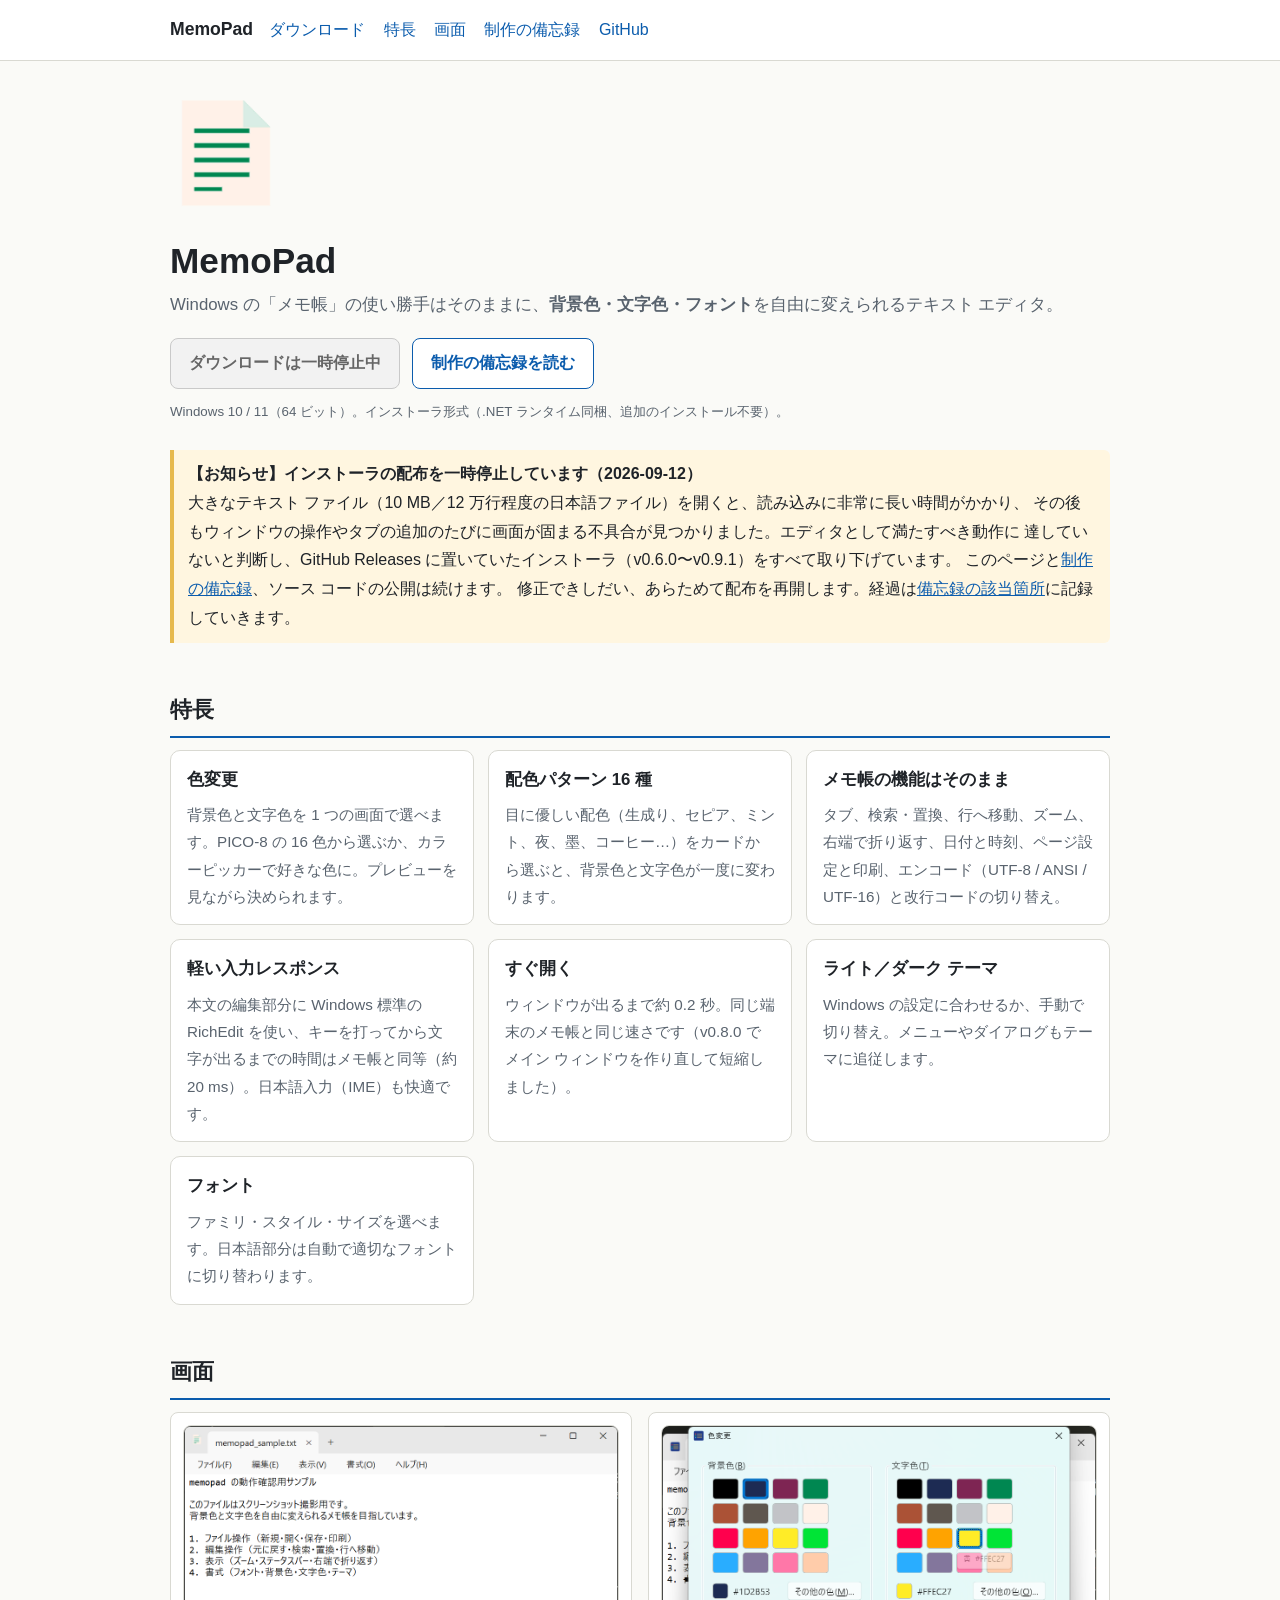
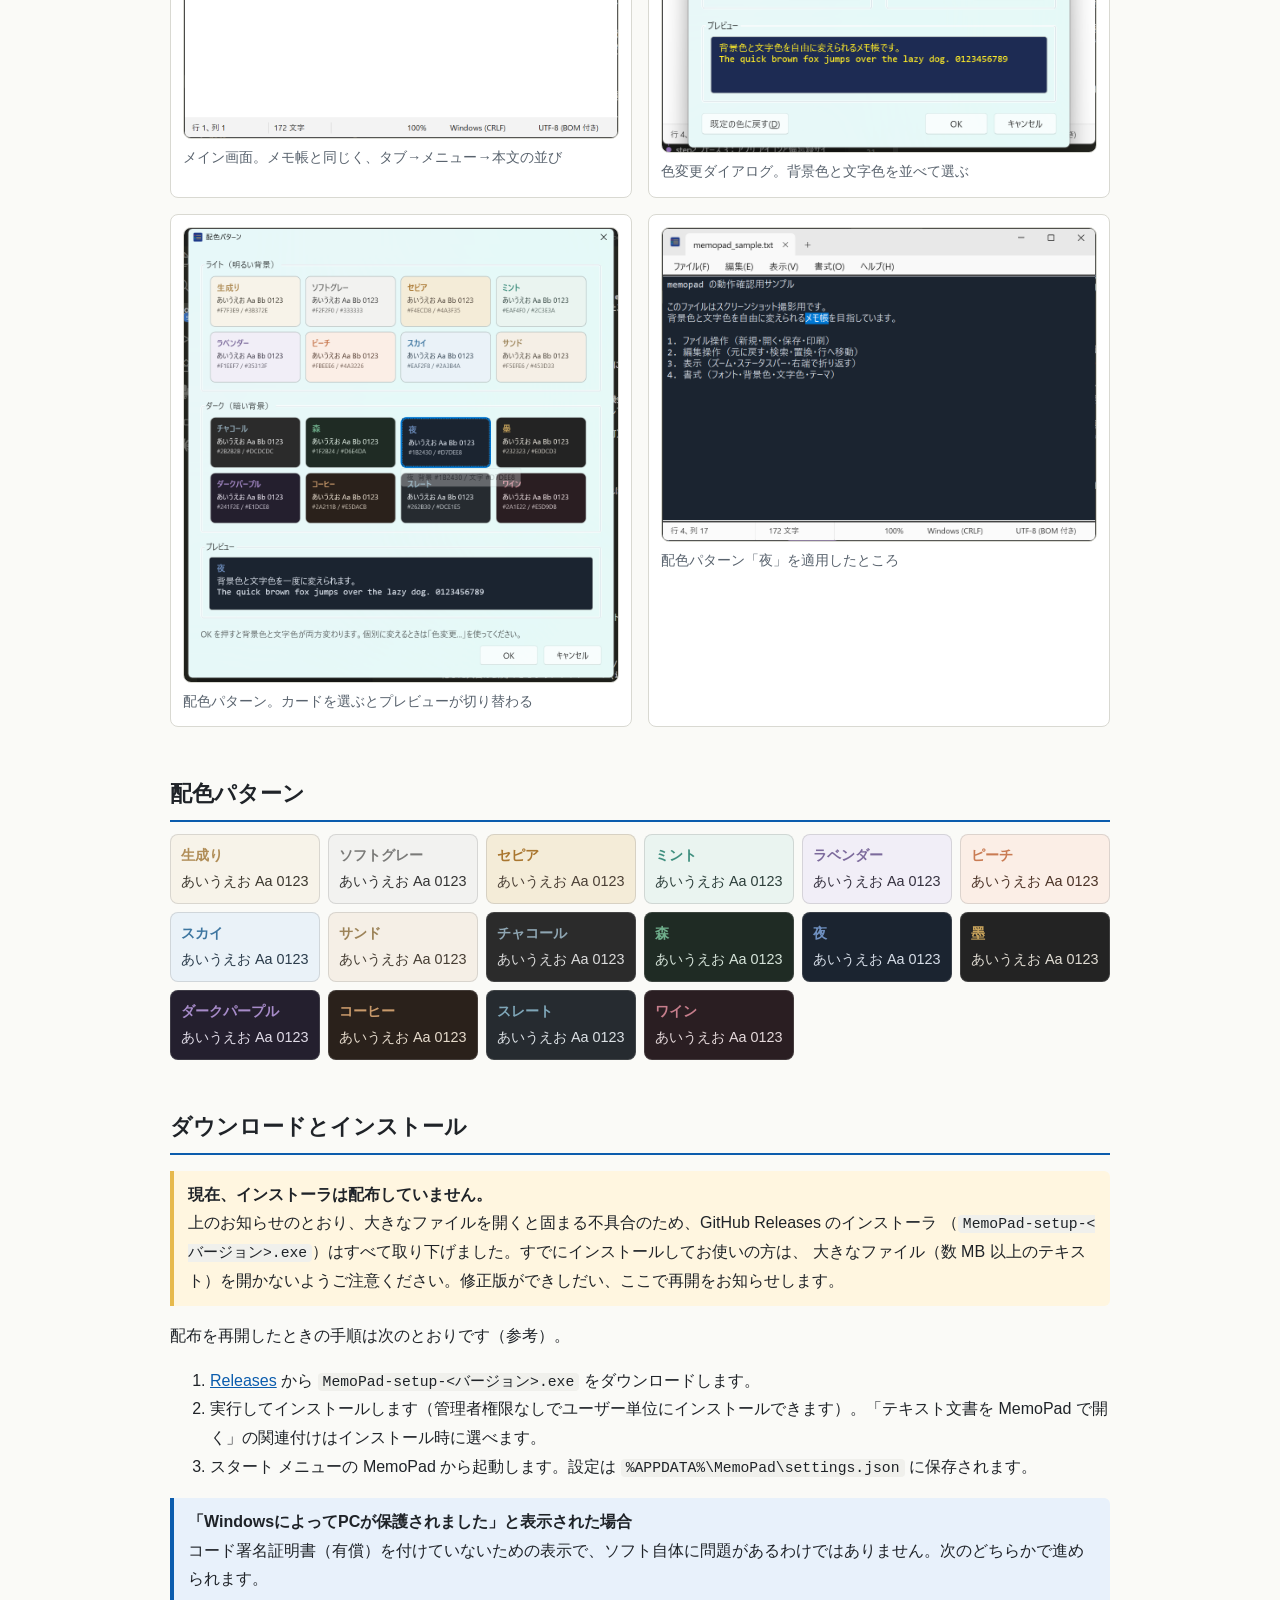
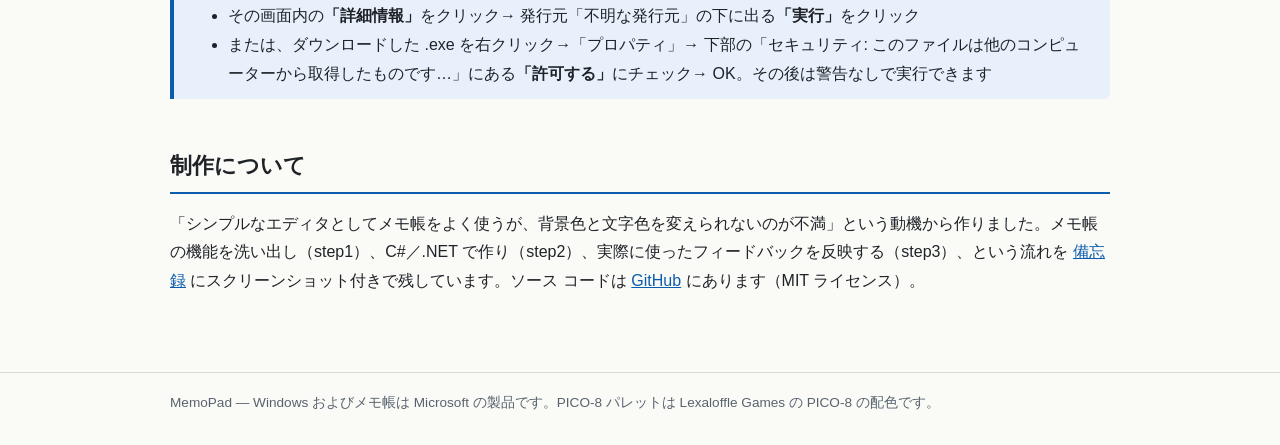
==== docs/index.html @ d0c07c8b "FB-19：大きなファイルで固まるためインストーラの配布を一時停止し、サイトを書き換え - GitHub Releases の MemoPad-setup-*.exe（v0.6.0〜v0.9.1）をす" ====
<!DOCTYPE html>
<html lang="ja">
<head>
<meta charset="utf-8">
<meta name="viewport" content="width=device-width, initial-scale=1">
<title>MemoPad — 背景色と文字色を変えられるメモ帳</title>
<meta name="description" content="Windows のメモ帳の使い勝手はそのままに、背景色・文字色・フォントを自由に変えられるテキスト エディタ MemoPad の紹介ページ。">
<link rel="icon" href="./assets/favicon.ico">
<link rel="stylesheet" href="./site/assets/style.css">
<style>
  .hero { display: flex; align-items: center; gap: 28px; flex-wrap: wrap; margin: 8px 0 24px; }
  .hero img { width: 112px; height: 112px; }
  .hero h1 { margin: 0 0 6px; font-size: 2.2rem; }
  .hero .tagline { color: var(--muted); margin: 0; font-size: 1.05rem; }
  .actions { display: flex; gap: 12px; flex-wrap: wrap; margin: 18px 0 8px; }
  .btn { display: inline-block; padding: 10px 18px; border-radius: 8px; text-decoration: none; font-weight: 700; border: 1px solid var(--accent); }
  .btn.primary { background: var(--accent); color: #fff; }
  .btn.secondary { background: #fff; color: var(--accent); }
  .btn:hover { opacity: 0.9; text-decoration: none; }
  .btn.paused { background: #f2f2f2; color: #666; border-color: #c9c9c9; cursor: default; }
  .btn.paused:hover { opacity: 1; }
  .features { display: grid; grid-template-columns: repeat(auto-fit, minmax(260px, 1fr)); gap: 14px; margin: 12px 0; }
  .feature { border: 1px solid var(--line); border-radius: 10px; padding: 14px 16px; background: #fff; }
  .feature h3 { margin: 0 0 6px; font-size: 1.05rem; }
  .feature p { margin: 0; color: var(--muted); font-size: 0.95rem; }
  .shots { display: grid; grid-template-columns: repeat(auto-fit, minmax(320px, 1fr)); gap: 16px; }
  .shots figure { margin: 0; }
  .shots img { width: 100%; border: 1px solid var(--line); border-radius: 8px; }
  .shots figcaption { color: var(--muted); font-size: 0.9rem; margin-top: 6px; }
  .swatches { display: grid; grid-template-columns: repeat(auto-fit, minmax(150px, 1fr)); gap: 8px; margin: 12px 0; }
  .swatch { border-radius: 8px; padding: 8px 10px; border: 1px solid #8884; font-size: 0.9rem; }
  .swatch b { display: block; }
  small.muted { color: var(--muted); }
</style>
</head>
<body>
<header class="site">
  <div class="inner">
    <a class="brand" href="./index.html">MemoPad</a>
    <nav>
      <a href="#download">ダウンロード</a>
      <a href="#features">特長</a>
      <a href="#screens">画面</a>
      <a href="./site/index.html">制作の備忘録</a>
      <a href="https://github.com/mrgarita/memopad">GitHub</a>
    </nav>
  </div>
</header>
<main>
  <div class="hero">
    <img src="./assets/app-icon-256.png" alt="MemoPad のアイコン">
    <div>
      <h1>MemoPad</h1>
      <p class="tagline">Windows の「メモ帳」の使い勝手はそのままに、<strong>背景色・文字色・フォント</strong>を自由に変えられるテキスト エディタ。</p>
      <div class="actions">
        <a class="btn paused" href="#download">ダウンロードは一時停止中</a>
        <a class="btn secondary" href="./site/index.html">制作の備忘録を読む</a>
      </div>
      <small class="muted">Windows 10 / 11（64 ビット）。インストーラ形式（.NET ランタイム同梱、追加のインストール不要）。</small>
    </div>
  </div>

  <div class="warn">
    <strong>【お知らせ】インストーラの配布を一時停止しています（2026-09-12）</strong><br>
    大きなテキスト ファイル（10 MB／12 万行程度の日本語ファイル）を開くと、読み込みに非常に長い時間がかかり、
    その後もウィンドウの操作やタブの追加のたびに画面が固まる不具合が見つかりました。エディタとして満たすべき動作に
    達していないと判断し、GitHub Releases に置いていたインストーラ（v0.6.0〜v0.9.1）をすべて取り下げています。
    このページと<a href="./site/index.html">制作の備忘録</a>、ソース コードの公開は続けます。
    修正できしだい、あらためて配布を再開します。経過は<a href="./site/step3/index.html#fb19">備忘録の該当箇所</a>に記録していきます。
  </div>

  <h2 id="features">特長</h2>
  <div class="features">
    <div class="feature"><h3>色変更</h3><p>背景色と文字色を 1 つの画面で選べます。PICO-8 の 16 色から選ぶか、カラーピッカーで好きな色に。プレビューを見ながら決められます。</p></div>
    <div class="feature"><h3>配色パターン 16 種</h3><p>目に優しい配色（生成り、セピア、ミント、夜、墨、コーヒー…）をカードから選ぶと、背景色と文字色が一度に変わります。</p></div>
    <div class="feature"><h3>メモ帳の機能はそのまま</h3><p>タブ、検索・置換、行へ移動、ズーム、右端で折り返す、日付と時刻、ページ設定と印刷、エンコード（UTF-8 / ANSI / UTF-16）と改行コードの切り替え。</p></div>
    <div class="feature"><h3>軽い入力レスポンス</h3><p>本文の編集部分に Windows 標準の RichEdit を使い、キーを打ってから文字が出るまでの時間はメモ帳と同等（約 20 ms）。日本語入力（IME）も快適です。</p></div>
    <div class="feature"><h3>すぐ開く</h3><p>ウィンドウが出るまで約 0.2 秒。同じ端末のメモ帳と同じ速さです（v0.8.0 でメイン ウィンドウを作り直して短縮しました）。</p></div>
    <div class="feature"><h3>ライト／ダーク テーマ</h3><p>Windows の設定に合わせるか、手動で切り替え。メニューやダイアログもテーマに追従します。</p></div>
    <div class="feature"><h3>フォント</h3><p>ファミリ・スタイル・サイズを選べます。日本語部分は自動で適切なフォントに切り替わります。</p></div>
  </div>

  <h2 id="screens">画面</h2>
  <div class="shots">
    <figure><img src="./site/img/step3/v080_main.png" alt="MemoPad のメイン画面" loading="lazy"><figcaption>メイン画面。メモ帳と同じく、タブ→メニュー→本文の並び</figcaption></figure>
    <figure><img src="./site/img/step3/v040_color_dialog.png" alt="色変更ダイアログ" loading="lazy"><figcaption>色変更ダイアログ。背景色と文字色を並べて選ぶ</figcaption></figure>
    <figure><img src="./site/img/step3/v050_scheme_dialog.png" alt="配色パターン ダイアログ" loading="lazy"><figcaption>配色パターン。カードを選ぶとプレビューが切り替わる</figcaption></figure>
    <figure><img src="./site/img/step3/v050_scheme_night.png" alt="配色パターン「夜」を適用した画面" loading="lazy"><figcaption>配色パターン「夜」を適用したところ</figcaption></figure>
  </div>

  <h2>配色パターン</h2>
  <div class="swatches">
    <div class="swatch" style="background:#F7F3E9;color:#3B372E"><b style="color:#B08D57">生成り</b>あいうえお Aa 0123</div>
    <div class="swatch" style="background:#F2F2F0;color:#333333"><b style="color:#7A7A78">ソフトグレー</b>あいうえお Aa 0123</div>
    <div class="swatch" style="background:#F4ECD8;color:#4A3F35"><b style="color:#A9762F">セピア</b>あいうえお Aa 0123</div>
    <div class="swatch" style="background:#EAF4F0;color:#2C3E3A"><b style="color:#3E8E7E">ミント</b>あいうえお Aa 0123</div>
    <div class="swatch" style="background:#F1EEF7;color:#35313F"><b style="color:#7C6A9C">ラベンダー</b>あいうえお Aa 0123</div>
    <div class="swatch" style="background:#FBEEE6;color:#4A3226"><b style="color:#C97B53">ピーチ</b>あいうえお Aa 0123</div>
    <div class="swatch" style="background:#EAF2F8;color:#2A3B4A"><b style="color:#3E76A0">スカイ</b>あいうえお Aa 0123</div>
    <div class="swatch" style="background:#F5EFE6;color:#453D33"><b style="color:#9C8358">サンド</b>あいうえお Aa 0123</div>
    <div class="swatch" style="background:#2B2B2B;color:#DCDCDC"><b style="color:#8FA6B3">チャコール</b>あいうえお Aa 0123</div>
    <div class="swatch" style="background:#1F2B24;color:#D6E4DA"><b style="color:#6FAE8B">森</b>あいうえお Aa 0123</div>
    <div class="swatch" style="background:#1B2430;color:#D7DEE8"><b style="color:#6E8FBF">夜</b>あいうえお Aa 0123</div>
    <div class="swatch" style="background:#232323;color:#E0DCD3"><b style="color:#C9A45C">墨</b>あいうえお Aa 0123</div>
    <div class="swatch" style="background:#241F2E;color:#E1DCE8"><b style="color:#A78BC9">ダークパープル</b>あいうえお Aa 0123</div>
    <div class="swatch" style="background:#2A211B;color:#E5DACB"><b style="color:#C99A6B">コーヒー</b>あいうえお Aa 0123</div>
    <div class="swatch" style="background:#262B30;color:#DCE1E5"><b style="color:#7FA6B8">スレート</b>あいうえお Aa 0123</div>
    <div class="swatch" style="background:#2A1E22;color:#E5D9DB"><b style="color:#C77E8C">ワイン</b>あいうえお Aa 0123</div>
  </div>

  <h2 id="download">ダウンロードとインストール</h2>
  <div class="warn">
    <strong>現在、インストーラは配布していません。</strong><br>
    上のお知らせのとおり、大きなファイルを開くと固まる不具合のため、GitHub Releases のインストーラ
    （<code>MemoPad-setup-&lt;バージョン&gt;.exe</code>）はすべて取り下げました。すでにインストールしてお使いの方は、
    大きなファイル（数 MB 以上のテキスト）を開かないようご注意ください。修正版ができしだい、ここで再開をお知らせします。
  </div>
  <p>配布を再開したときの手順は次のとおりです（参考）。</p>
  <ol>
    <li><a href="https://github.com/mrgarita/memopad/releases">Releases</a> から <code>MemoPad-setup-&lt;バージョン&gt;.exe</code> をダウンロードします。</li>
    <li>実行してインストールします（管理者権限なしでユーザー単位にインストールできます）。「テキスト文書を MemoPad で開く」の関連付けはインストール時に選べます。</li>
    <li>スタート メニューの MemoPad から起動します。設定は <code>%APPDATA%\MemoPad\settings.json</code> に保存されます。</li>
  </ol>
  <div class="note">
    <strong>「WindowsによってPCが保護されました」と表示された場合</strong><br>
    コード署名証明書（有償）を付けていないための表示で、ソフト自体に問題があるわけではありません。次のどちらかで進められます。
    <ul style="margin:8px 0 0">
      <li>その画面内の<strong>「詳細情報」</strong>をクリック→ 発行元「不明な発行元」の下に出る<strong>「実行」</strong>をクリック</li>
      <li>または、ダウンロードした .exe を右クリック→「プロパティ」→ 下部の「セキュリティ: このファイルは他のコンピューターから取得したものです…」にある<strong>「許可する」</strong>にチェック→ OK。その後は警告なしで実行できます</li>
    </ul>
  </div>

  <h2>制作について</h2>
  <p>「シンプルなエディタとしてメモ帳をよく使うが、背景色と文字色を変えられないのが不満」という動機から作りました。メモ帳の機能を洗い出し（step1）、C#／.NET で作り（step2）、実際に使ったフィードバックを反映する（step3）、という流れを <a href="./site/index.html">備忘録</a> にスクリーンショット付きで残しています。ソース コードは <a href="https://github.com/mrgarita/memopad">GitHub</a> にあります（MIT ライセンス）。</p>
</main>
<footer class="site">
  <div class="inner">MemoPad — Windows およびメモ帳は Microsoft の製品です。PICO-8 パレットは Lexaloffle Games の PICO-8 の配色です。</div>
</footer>
</body>
</html>
---- docs/site/assets/style.css ----
/* memopad 備忘録サイト共通スタイル */
:root {
  --bg: #fafaf7;
  --fg: #1f2328;
  --muted: #59636e;
  --line: #d9d9d2;
  --accent: #0b5cad;
  --accent-bg: #e8f1fb;
  --code-bg: #f0f0ec;
  --warn-bg: #fff6e0;
  --warn-line: #e6b94d;
}
* { box-sizing: border-box; }
html { color-scheme: light; }
body {
  margin: 0;
  background: var(--bg);
  color: var(--fg);
  font-family: "Yu Gothic UI", "Meiryo", "Segoe UI", "Hiragino Sans", sans-serif;
  font-size: 16px;
  line-height: 1.8;
}
header.site {
  border-bottom: 1px solid var(--line);
  background: #fff;
}
header.site .inner, main, footer.site .inner {
  max-width: 980px;
  margin: 0 auto;
  padding: 0 20px;
}
header.site .inner {
  display: flex;
  align-items: baseline;
  gap: 16px;
  flex-wrap: wrap;
  padding-top: 14px;
  padding-bottom: 14px;
}
header.site .brand {
  font-weight: 700;
  font-size: 1.1rem;
  color: var(--fg);
  text-decoration: none;
}
header.site nav a {
  color: var(--accent);
  text-decoration: none;
  margin-right: 14px;
}
header.site nav a:hover { text-decoration: underline; }
main { padding-top: 28px; padding-bottom: 60px; }
h1 { font-size: 1.9rem; line-height: 1.35; margin: 0 0 8px; }
h2 {
  font-size: 1.35rem;
  margin: 48px 0 12px;
  padding-bottom: 6px;
  border-bottom: 2px solid var(--accent);
}
h3 { font-size: 1.1rem; margin: 28px 0 8px; }
p.lead { color: var(--muted); margin-top: 0; }
a { color: var(--accent); }
code, kbd {
  font-family: Consolas, "Cascadia Mono", "Courier New", monospace;
  font-size: 0.92em;
  background: var(--code-bg);
  padding: 1px 5px;
  border-radius: 4px;
}
kbd {
  border: 1px solid var(--line);
  border-bottom-width: 2px;
  background: #fff;
  white-space: nowrap;
}
pre {
  background: var(--code-bg);
  padding: 12px 14px;
  border-radius: 6px;
  overflow-x: auto;
  line-height: 1.5;
}
pre code { background: none; padding: 0; }
table {
  border-collapse: collapse;
  width: 100%;
  margin: 12px 0 20px;
  font-size: 0.95rem;
}
.table-wrap { overflow-x: auto; }
th, td {
  border: 1px solid var(--line);
  padding: 7px 10px;
  vertical-align: top;
  text-align: left;
}
th { background: var(--accent-bg); white-space: nowrap; }
td.center, th.center { text-align: center; }
figure {
  margin: 20px 0 28px;
  padding: 12px;
  background: #fff;
  border: 1px solid var(--line);
  border-radius: 8px;
}
figure img {
  display: block;
  max-width: 100%;
  height: auto;
  margin: 0 auto;
  border: 1px solid var(--line);
}
figcaption {
  margin-top: 8px;
  font-size: 0.9rem;
  color: var(--muted);
}
.grid2 {
  display: grid;
  grid-template-columns: repeat(auto-fit, minmax(300px, 1fr));
  gap: 16px;
}
.grid2 figure { margin: 0; }
.note {
  background: var(--accent-bg);
  border-left: 4px solid var(--accent);
  padding: 10px 14px;
  margin: 16px 0;
  border-radius: 0 6px 6px 0;
}
.warn {
  background: var(--warn-bg);
  border-left: 4px solid var(--warn-line);
  padding: 10px 14px;
  margin: 16px 0;
  border-radius: 0 6px 6px 0;
}
.toc {
  background: #fff;
  border: 1px solid var(--line);
  border-radius: 8px;
  padding: 12px 18px;
  margin: 20px 0 8px;
}
.toc ol { margin: 6px 0; padding-left: 22px; }
.tag {
  display: inline-block;
  font-size: 0.8rem;
  padding: 0 8px;
  border-radius: 999px;
  border: 1px solid var(--line);
  background: #fff;
  color: var(--muted);
  white-space: nowrap;
}
.tag.must { background: #e6f4ea; border-color: #7cc48a; color: #1d5e2a; }
.tag.maybe { background: #fff6e0; border-color: #e6b94d; color: #6b4d00; }
.tag.skip { background: #f2f2f2; border-color: #c9c9c9; color: #666; }
.cards { display: grid; grid-template-columns: repeat(auto-fit, minmax(260px, 1fr)); gap: 16px; margin: 20px 0; }
.card {
  background: #fff;
  border: 1px solid var(--line);
  border-radius: 8px;
  padding: 16px 18px;
}
.card h3 { margin: 0 0 6px; }
.card p { margin: 0; color: var(--muted); font-size: 0.95rem; }
.card .status { font-size: 0.85rem; margin-top: 8px; }
footer.site {
  border-top: 1px solid var(--line);
  color: var(--muted);
  font-size: 0.85rem;
  padding: 18px 0 30px;
}
@media (max-width: 600px) {
  body { font-size: 15px; }
  h1 { font-size: 1.5rem; }
}
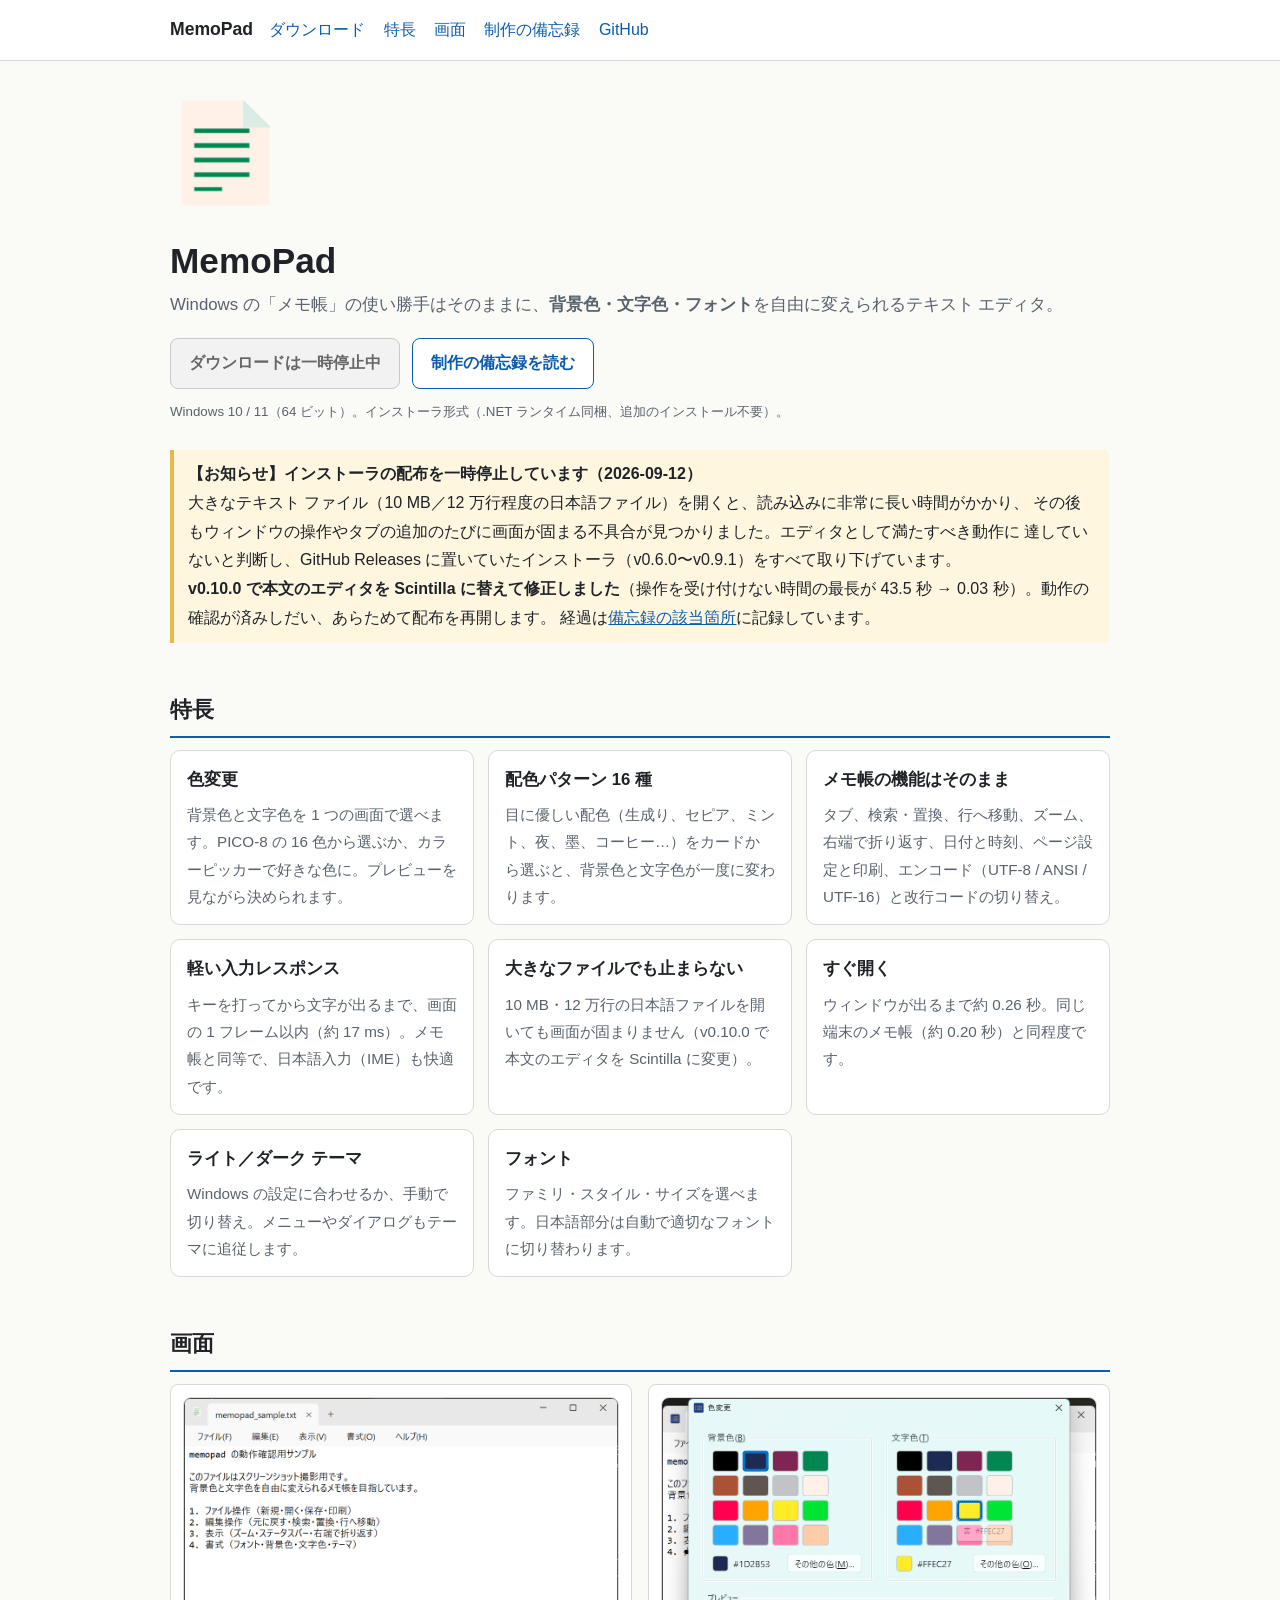
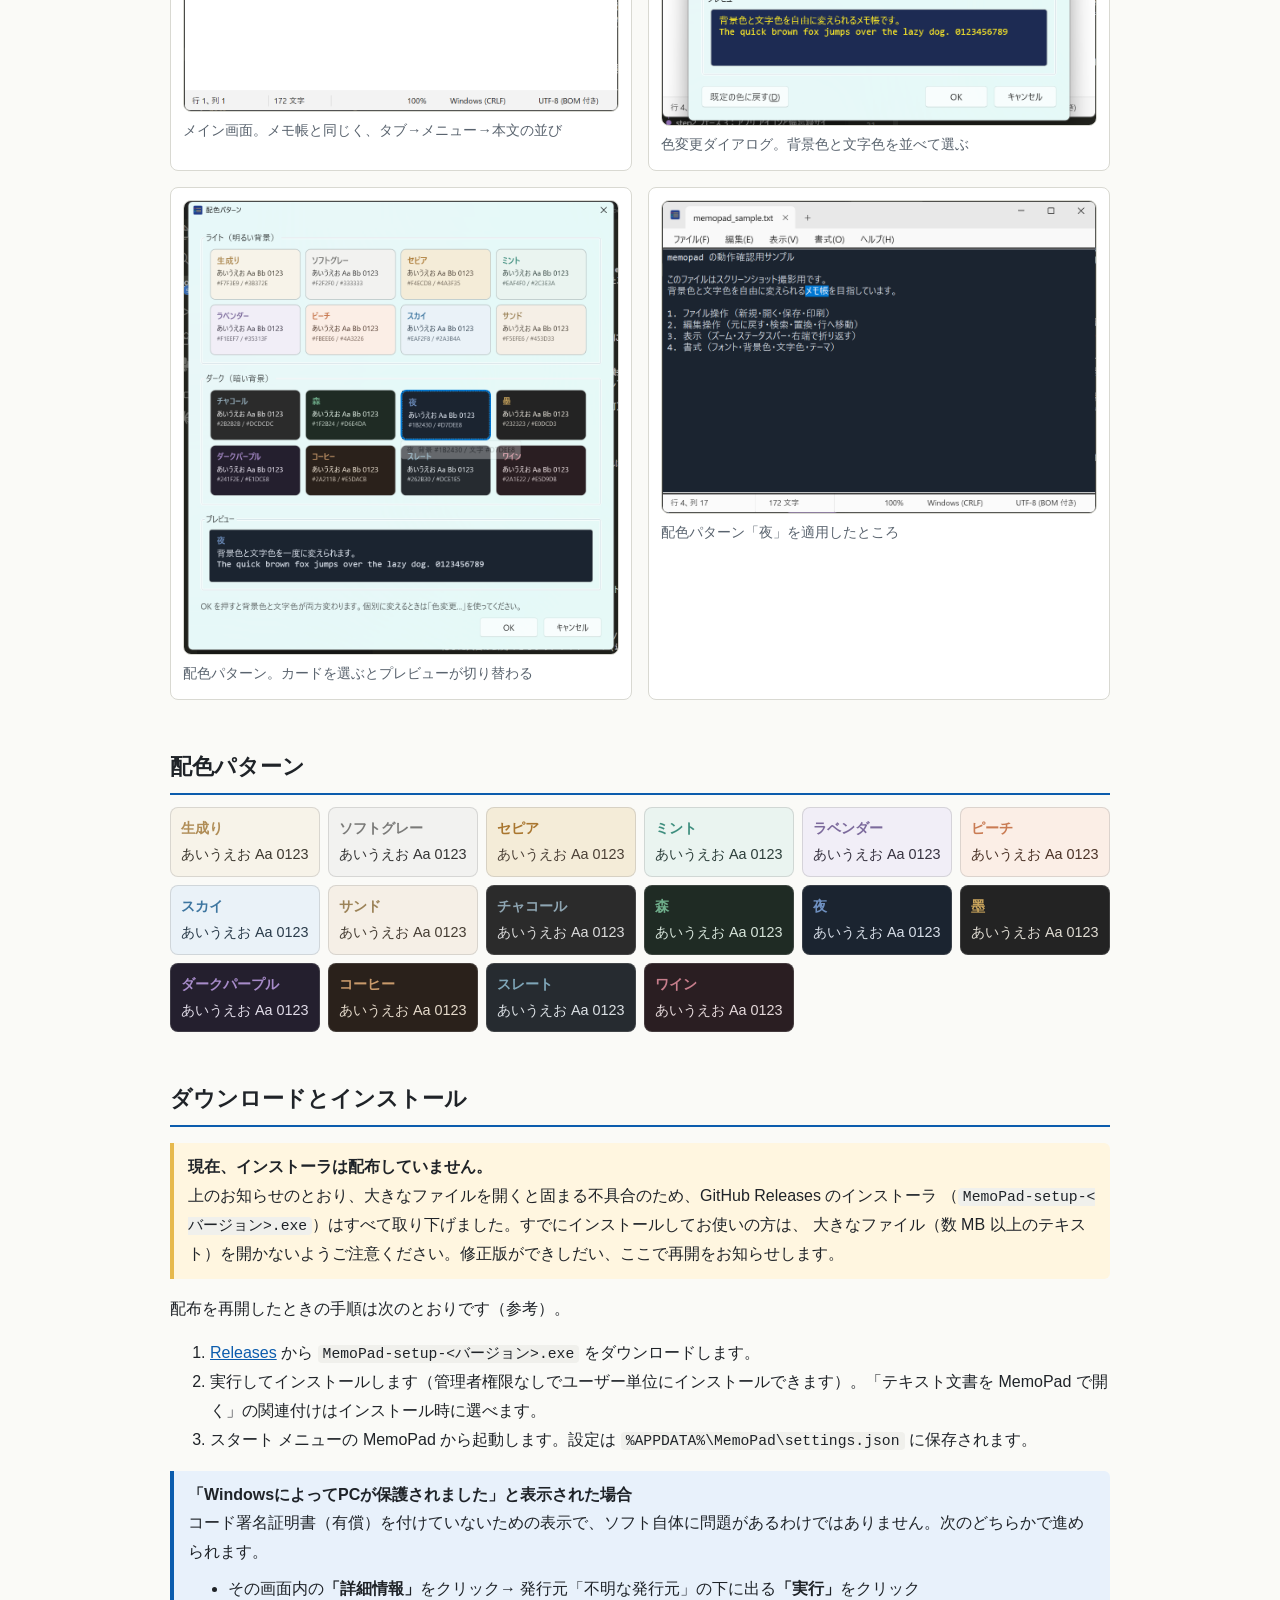
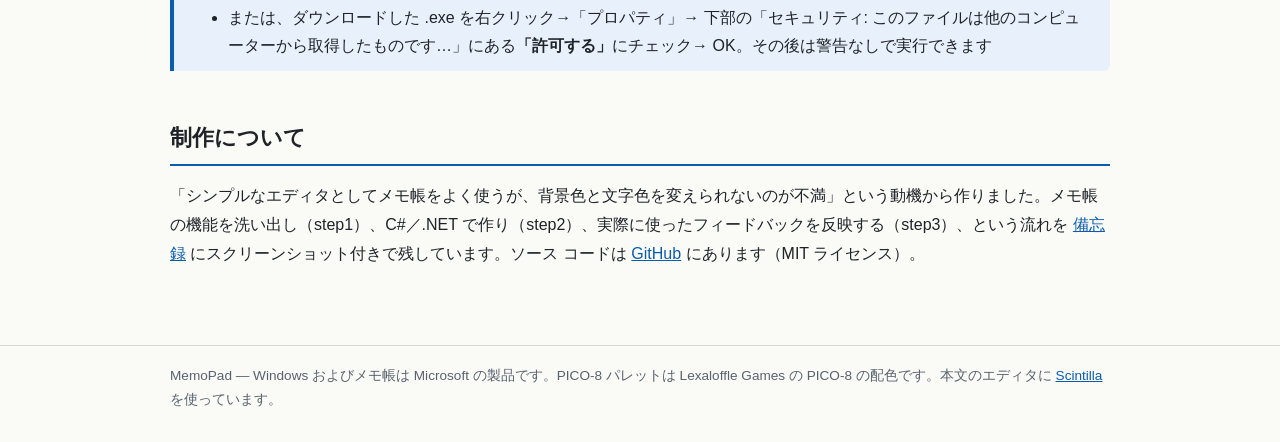
==== commit 2063cfdc: "v0.10.0：本文のエディタを RichEdit から Scintilla に差し替え、大きなファイルで固まる不具合を解消（FB-19） 10.4 MB・12 万行の日本語ファイルで、操作を受け付け" ====
--- a/docs/index.html
+++ b/docs/index.html
@@ -64,9 +64,10 @@
     <strong>【お知らせ】インストーラの配布を一時停止しています（2026-09-12）</strong><br>
     大きなテキスト ファイル（10 MB／12 万行程度の日本語ファイル）を開くと、読み込みに非常に長い時間がかかり、
     その後もウィンドウの操作やタブの追加のたびに画面が固まる不具合が見つかりました。エディタとして満たすべき動作に
-    達していないと判断し、GitHub Releases に置いていたインストーラ（v0.6.0〜v0.9.1）をすべて取り下げています。
-    このページと<a href="./site/index.html">制作の備忘録</a>、ソース コードの公開は続けます。
-    修正できしだい、あらためて配布を再開します。経過は<a href="./site/step3/index.html#fb19">備忘録の該当箇所</a>に記録していきます。
+    達していないと判断し、GitHub Releases に置いていたインストーラ（v0.6.0〜v0.9.1）をすべて取り下げています。<br>
+    <strong>v0.10.0 で本文のエディタを Scintilla に替えて修正しました</strong>（操作を受け付けない時間の最長が
+    43.5 秒 → 0.03 秒）。動作の確認が済みしだい、あらためて配布を再開します。
+    経過は<a href="./site/step3/index.html#fb19">備忘録の該当箇所</a>に記録しています。
   </div>
 
   <h2 id="features">特長</h2>
@@ -74,8 +75,9 @@
     <div class="feature"><h3>色変更</h3><p>背景色と文字色を 1 つの画面で選べます。PICO-8 の 16 色から選ぶか、カラーピッカーで好きな色に。プレビューを見ながら決められます。</p></div>
     <div class="feature"><h3>配色パターン 16 種</h3><p>目に優しい配色（生成り、セピア、ミント、夜、墨、コーヒー…）をカードから選ぶと、背景色と文字色が一度に変わります。</p></div>
     <div class="feature"><h3>メモ帳の機能はそのまま</h3><p>タブ、検索・置換、行へ移動、ズーム、右端で折り返す、日付と時刻、ページ設定と印刷、エンコード（UTF-8 / ANSI / UTF-16）と改行コードの切り替え。</p></div>
-    <div class="feature"><h3>軽い入力レスポンス</h3><p>本文の編集部分に Windows 標準の RichEdit を使い、キーを打ってから文字が出るまでの時間はメモ帳と同等（約 20 ms）。日本語入力（IME）も快適です。</p></div>
-    <div class="feature"><h3>すぐ開く</h3><p>ウィンドウが出るまで約 0.2 秒。同じ端末のメモ帳と同じ速さです（v0.8.0 でメイン ウィンドウを作り直して短縮しました）。</p></div>
+    <div class="feature"><h3>軽い入力レスポンス</h3><p>キーを打ってから文字が出るまで、画面の 1 フレーム以内（約 17 ms）。メモ帳と同等で、日本語入力（IME）も快適です。</p></div>
+    <div class="feature"><h3>大きなファイルでも止まらない</h3><p>10 MB・12 万行の日本語ファイルを開いても画面が固まりません（v0.10.0 で本文のエディタを Scintilla に変更）。</p></div>
+    <div class="feature"><h3>すぐ開く</h3><p>ウィンドウが出るまで約 0.26 秒。同じ端末のメモ帳（約 0.20 秒）と同程度です。</p></div>
     <div class="feature"><h3>ライト／ダーク テーマ</h3><p>Windows の設定に合わせるか、手動で切り替え。メニューやダイアログもテーマに追従します。</p></div>
     <div class="feature"><h3>フォント</h3><p>ファミリ・スタイル・サイズを選べます。日本語部分は自動で適切なフォントに切り替わります。</p></div>
   </div>
@@ -134,7 +136,7 @@
   <p>「シンプルなエディタとしてメモ帳をよく使うが、背景色と文字色を変えられないのが不満」という動機から作りました。メモ帳の機能を洗い出し（step1）、C#／.NET で作り（step2）、実際に使ったフィードバックを反映する（step3）、という流れを <a href="./site/index.html">備忘録</a> にスクリーンショット付きで残しています。ソース コードは <a href="https://github.com/mrgarita/memopad">GitHub</a> にあります（MIT ライセンス）。</p>
 </main>
 <footer class="site">
-  <div class="inner">MemoPad — Windows およびメモ帳は Microsoft の製品です。PICO-8 パレットは Lexaloffle Games の PICO-8 の配色です。</div>
+  <div class="inner">MemoPad — Windows およびメモ帳は Microsoft の製品です。PICO-8 パレットは Lexaloffle Games の PICO-8 の配色です。本文のエディタに <a href="https://www.scintilla.org/">Scintilla</a> を使っています。</div>
 </footer>
 </body>
 </html>
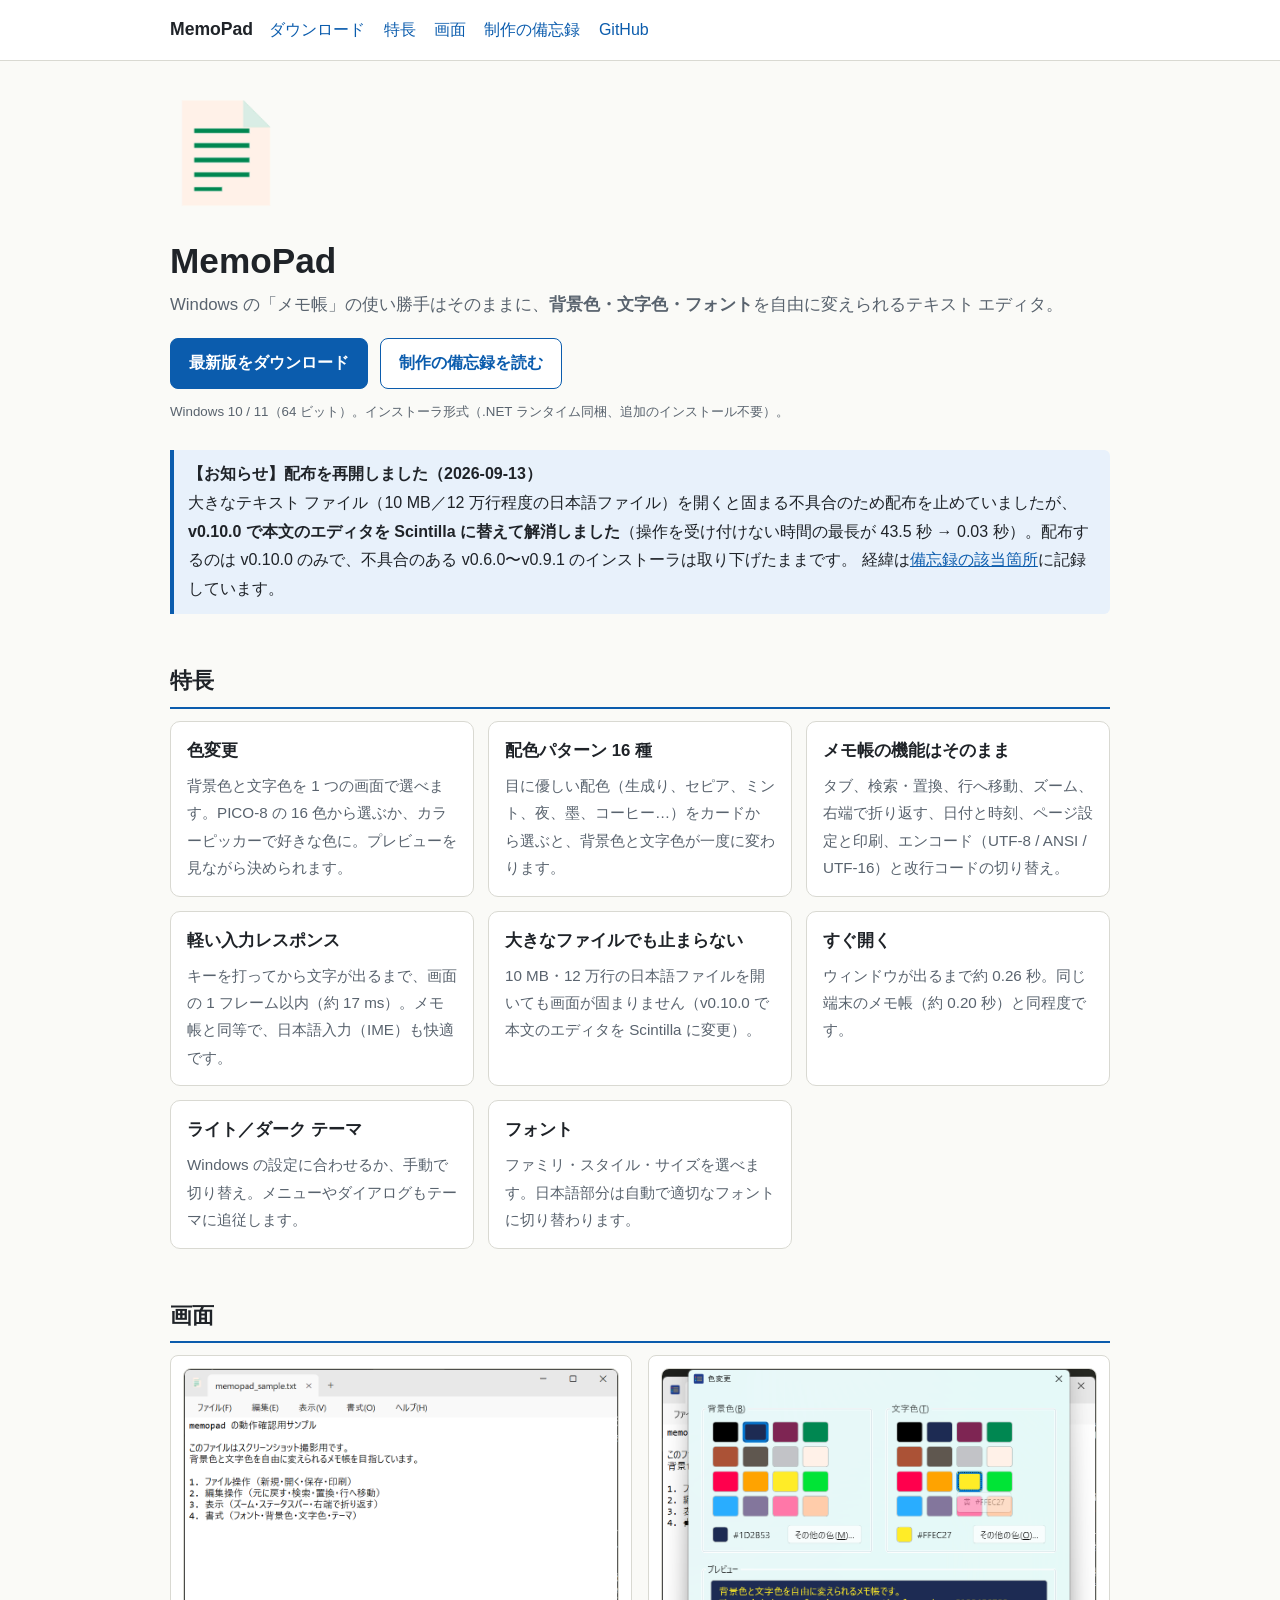
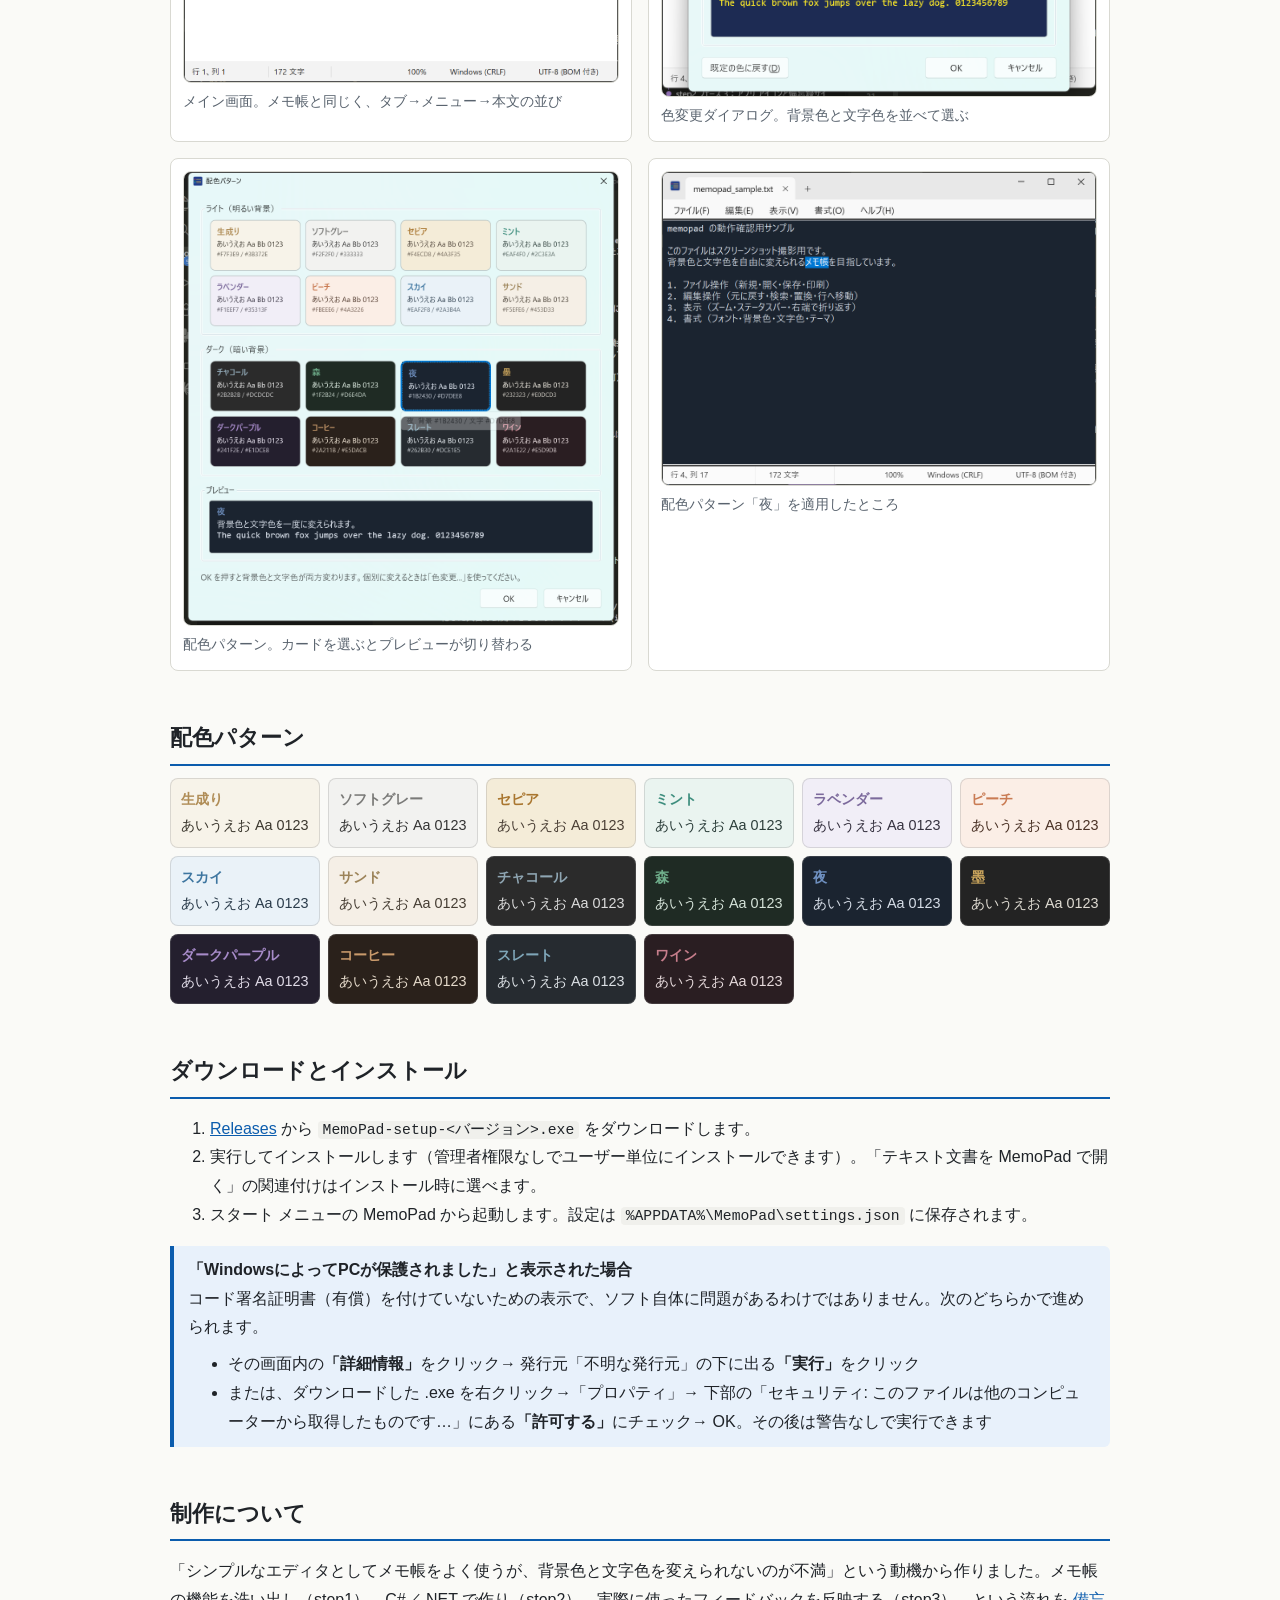
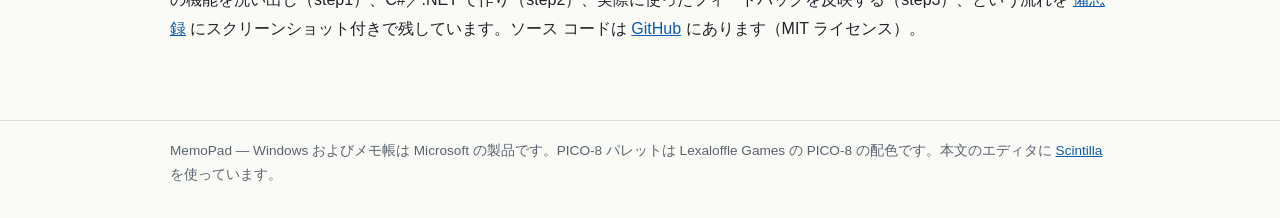
==== commit ef5c71e9: "v0.10.0 の確認 OK を受けて配布を再開し、FB-21（開いた直後のカクつき）の原因を記録 - 紹介ページ・README・備忘録トップのお知らせを「配布再開」に差し替え、ダウンロードの導線を戻" ====
--- a/docs/index.html
+++ b/docs/index.html
@@ -17,8 +17,6 @@
   .btn.primary { background: var(--accent); color: #fff; }
   .btn.secondary { background: #fff; color: var(--accent); }
   .btn:hover { opacity: 0.9; text-decoration: none; }
-  .btn.paused { background: #f2f2f2; color: #666; border-color: #c9c9c9; cursor: default; }
-  .btn.paused:hover { opacity: 1; }
   .features { display: grid; grid-template-columns: repeat(auto-fit, minmax(260px, 1fr)); gap: 14px; margin: 12px 0; }
   .feature { border: 1px solid var(--line); border-radius: 10px; padding: 14px 16px; background: #fff; }
   .feature h3 { margin: 0 0 6px; font-size: 1.05rem; }
@@ -53,21 +51,19 @@
       <h1>MemoPad</h1>
       <p class="tagline">Windows の「メモ帳」の使い勝手はそのままに、<strong>背景色・文字色・フォント</strong>を自由に変えられるテキスト エディタ。</p>
       <div class="actions">
-        <a class="btn paused" href="#download">ダウンロードは一時停止中</a>
+        <a class="btn primary" href="https://github.com/mrgarita/memopad/releases/latest">最新版をダウンロード</a>
         <a class="btn secondary" href="./site/index.html">制作の備忘録を読む</a>
       </div>
       <small class="muted">Windows 10 / 11（64 ビット）。インストーラ形式（.NET ランタイム同梱、追加のインストール不要）。</small>
     </div>
   </div>
 
-  <div class="warn">
-    <strong>【お知らせ】インストーラの配布を一時停止しています（2026-09-12）</strong><br>
-    大きなテキスト ファイル（10 MB／12 万行程度の日本語ファイル）を開くと、読み込みに非常に長い時間がかかり、
-    その後もウィンドウの操作やタブの追加のたびに画面が固まる不具合が見つかりました。エディタとして満たすべき動作に
-    達していないと判断し、GitHub Releases に置いていたインストーラ（v0.6.0〜v0.9.1）をすべて取り下げています。<br>
-    <strong>v0.10.0 で本文のエディタを Scintilla に替えて修正しました</strong>（操作を受け付けない時間の最長が
-    43.5 秒 → 0.03 秒）。動作の確認が済みしだい、あらためて配布を再開します。
-    経過は<a href="./site/step3/index.html#fb19">備忘録の該当箇所</a>に記録しています。
+  <div class="note">
+    <strong>【お知らせ】配布を再開しました（2026-09-13）</strong><br>
+    大きなテキスト ファイル（10 MB／12 万行程度の日本語ファイル）を開くと固まる不具合のため配布を止めていましたが、
+    <strong>v0.10.0 で本文のエディタを Scintilla に替えて解消しました</strong>（操作を受け付けない時間の最長が
+    43.5 秒 → 0.03 秒）。配布するのは v0.10.0 のみで、不具合のある v0.6.0〜v0.9.1 のインストーラは取り下げたままです。
+    経緯は<a href="./site/step3/index.html#fb19">備忘録の該当箇所</a>に記録しています。
   </div>
 
   <h2 id="features">特長</h2>
@@ -111,15 +107,8 @@
   </div>
 
   <h2 id="download">ダウンロードとインストール</h2>
-  <div class="warn">
-    <strong>現在、インストーラは配布していません。</strong><br>
-    上のお知らせのとおり、大きなファイルを開くと固まる不具合のため、GitHub Releases のインストーラ
-    （<code>MemoPad-setup-&lt;バージョン&gt;.exe</code>）はすべて取り下げました。すでにインストールしてお使いの方は、
-    大きなファイル（数 MB 以上のテキスト）を開かないようご注意ください。修正版ができしだい、ここで再開をお知らせします。
-  </div>
-  <p>配布を再開したときの手順は次のとおりです（参考）。</p>
   <ol>
-    <li><a href="https://github.com/mrgarita/memopad/releases">Releases</a> から <code>MemoPad-setup-&lt;バージョン&gt;.exe</code> をダウンロードします。</li>
+    <li><a href="https://github.com/mrgarita/memopad/releases/latest">Releases</a> から <code>MemoPad-setup-&lt;バージョン&gt;.exe</code> をダウンロードします。</li>
     <li>実行してインストールします（管理者権限なしでユーザー単位にインストールできます）。「テキスト文書を MemoPad で開く」の関連付けはインストール時に選べます。</li>
     <li>スタート メニューの MemoPad から起動します。設定は <code>%APPDATA%\MemoPad\settings.json</code> に保存されます。</li>
   </ol>
--- a/docs/site/assets/style.css
+++ b/docs/site/assets/style.css
@@ -58,6 +58,15 @@
   border-bottom: 2px solid var(--accent);
 }
 h3 { font-size: 1.1rem; margin: 28px 0 8px; }
+h4 { font-size: 1rem; margin: 22px 0 6px; color: var(--muted); }
+/* ユーザーからのフィードバックの引用 */
+blockquote {
+  margin: 14px 0;
+  padding: 8px 14px;
+  border-left: 4px solid var(--line);
+  background: #fff;
+  color: var(--fg);
+}
 p.lead { color: var(--muted); margin-top: 0; }
 a { color: var(--accent); }
 code, kbd {
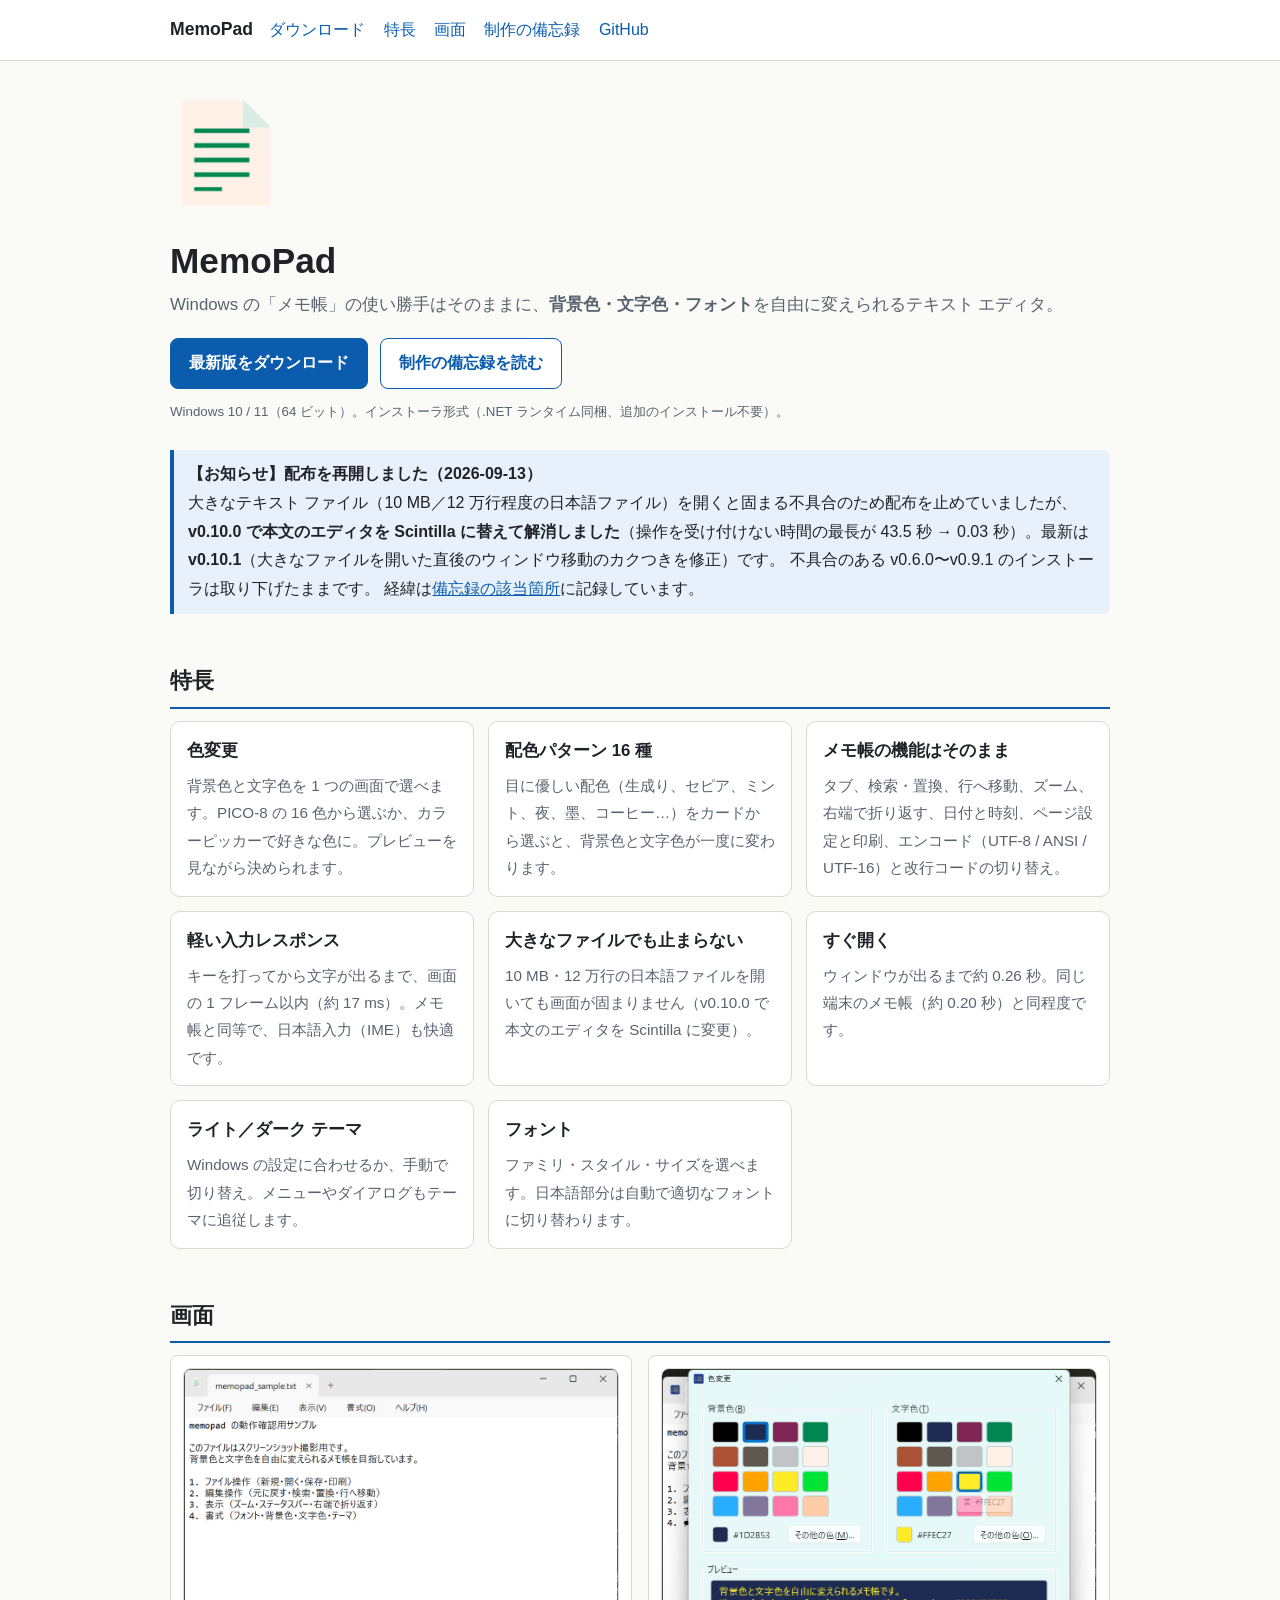
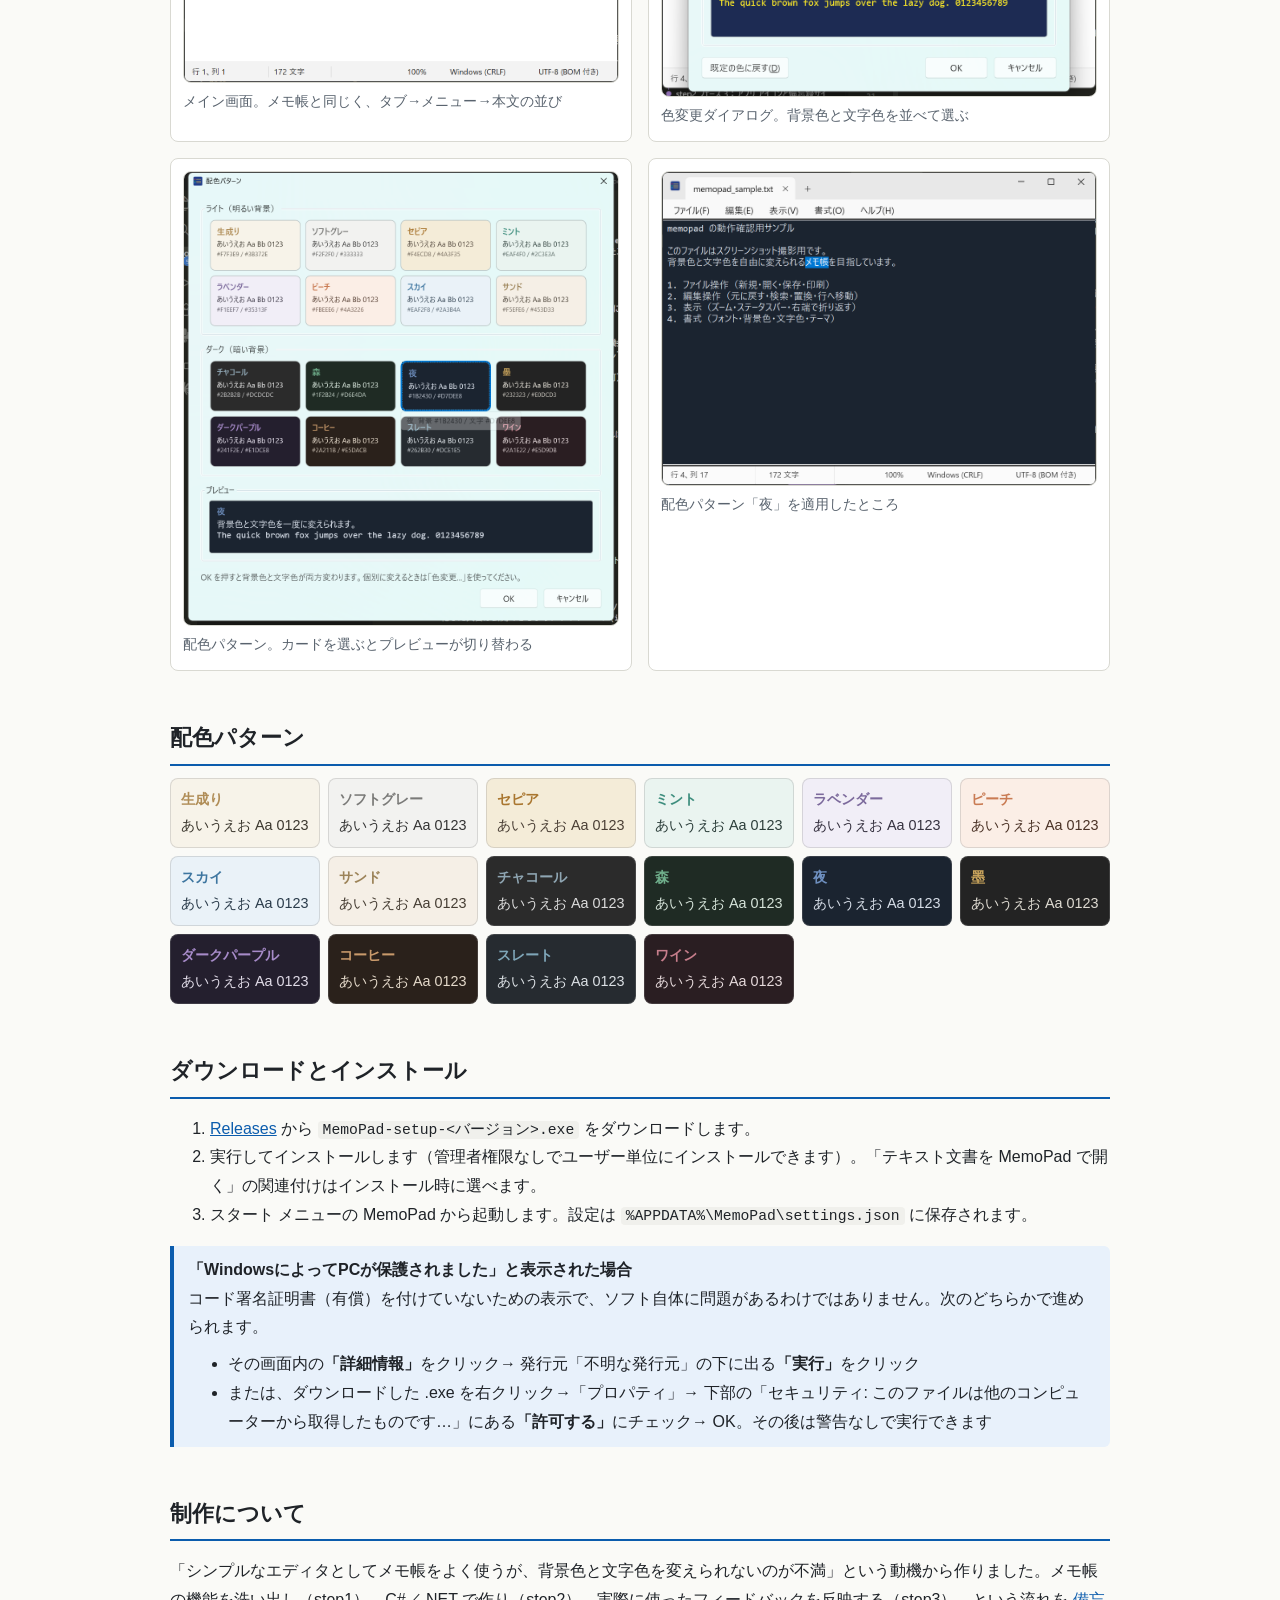
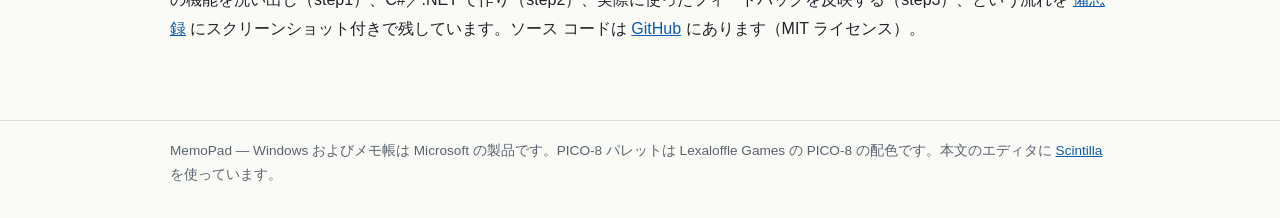
==== commit a3b8181d: "紹介ページと README の版表記を v0.10.1 に更新 Co-Authored-By: Claude Opus 5 <noreply@anthropic.com> Claude-Session" ====
--- a/docs/index.html
+++ b/docs/index.html
@@ -62,7 +62,8 @@
     <strong>【お知らせ】配布を再開しました（2026-09-13）</strong><br>
     大きなテキスト ファイル（10 MB／12 万行程度の日本語ファイル）を開くと固まる不具合のため配布を止めていましたが、
     <strong>v0.10.0 で本文のエディタを Scintilla に替えて解消しました</strong>（操作を受け付けない時間の最長が
-    43.5 秒 → 0.03 秒）。配布するのは v0.10.0 のみで、不具合のある v0.6.0〜v0.9.1 のインストーラは取り下げたままです。
+    43.5 秒 → 0.03 秒）。最新は <strong>v0.10.1</strong>（大きなファイルを開いた直後のウィンドウ移動のカクつきを修正）です。
+    不具合のある v0.6.0〜v0.9.1 のインストーラは取り下げたままです。
     経緯は<a href="./site/step3/index.html#fb19">備忘録の該当箇所</a>に記録しています。
   </div>
 
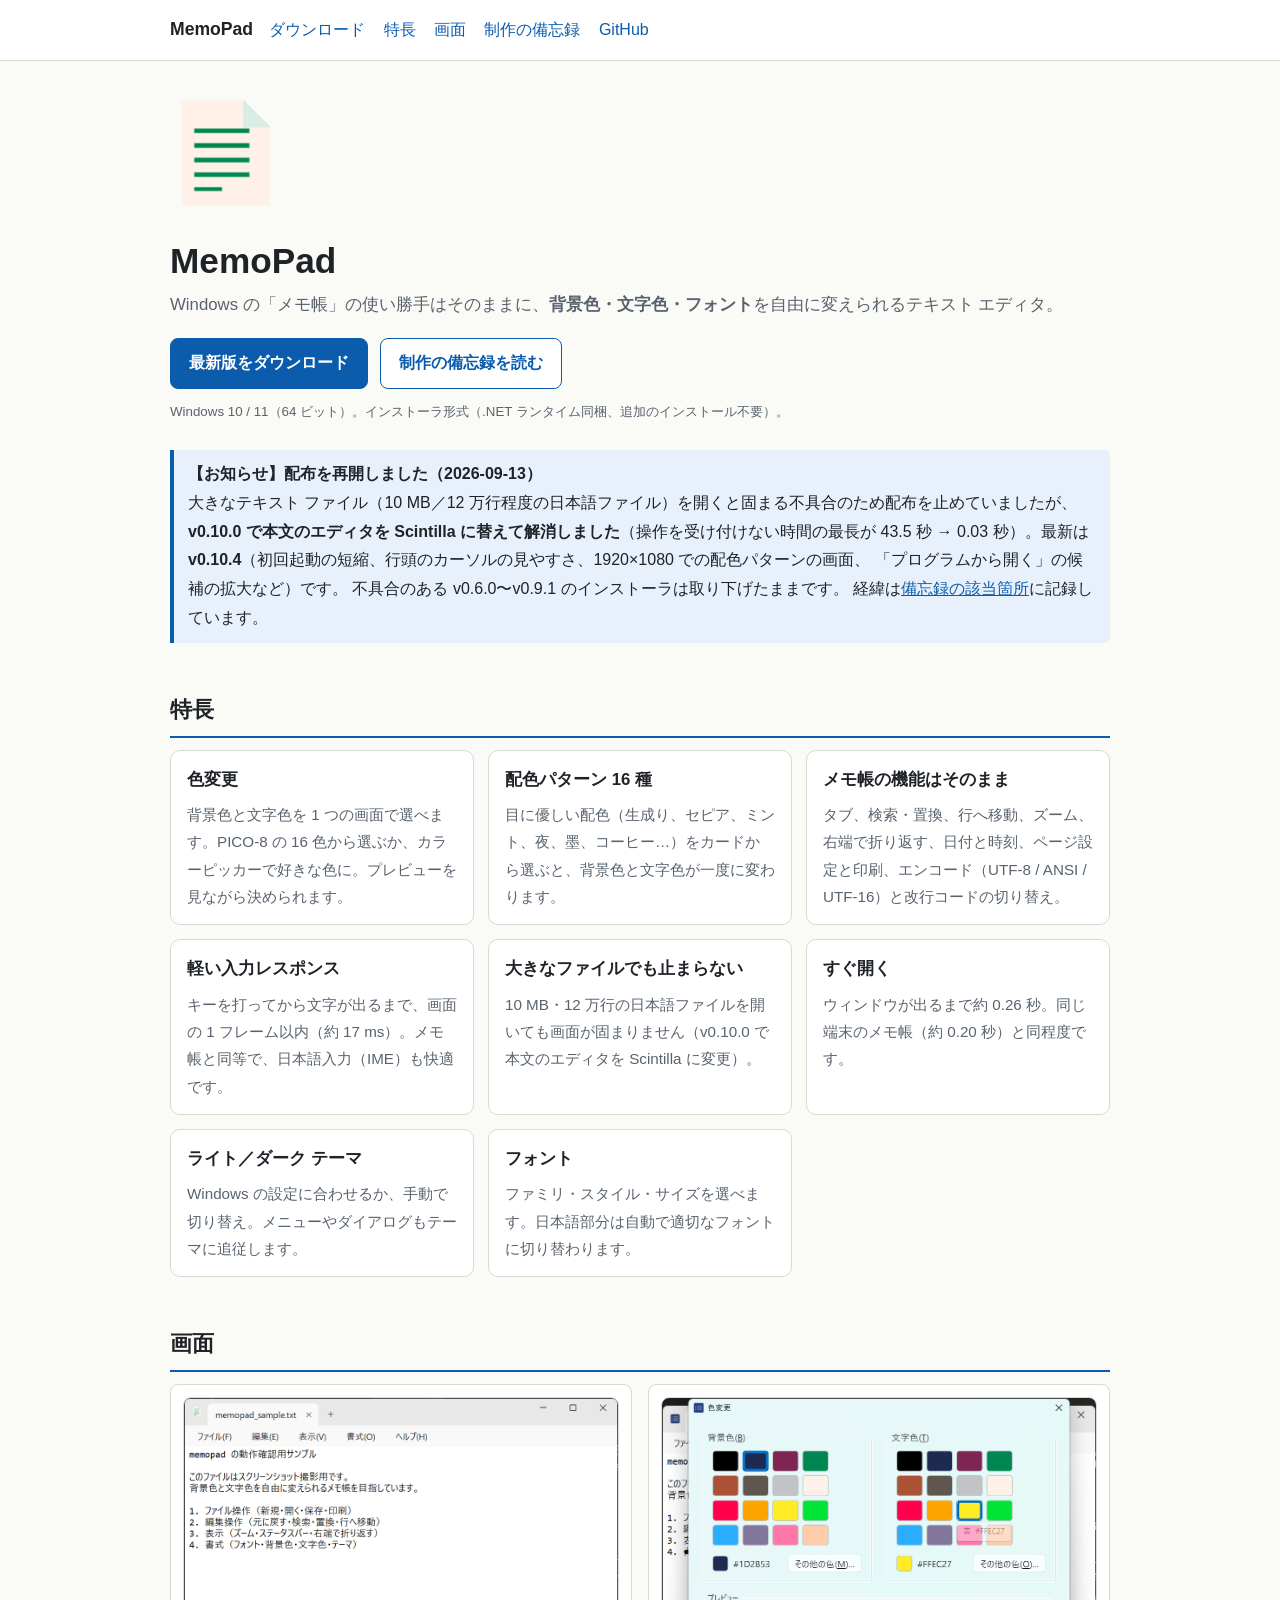
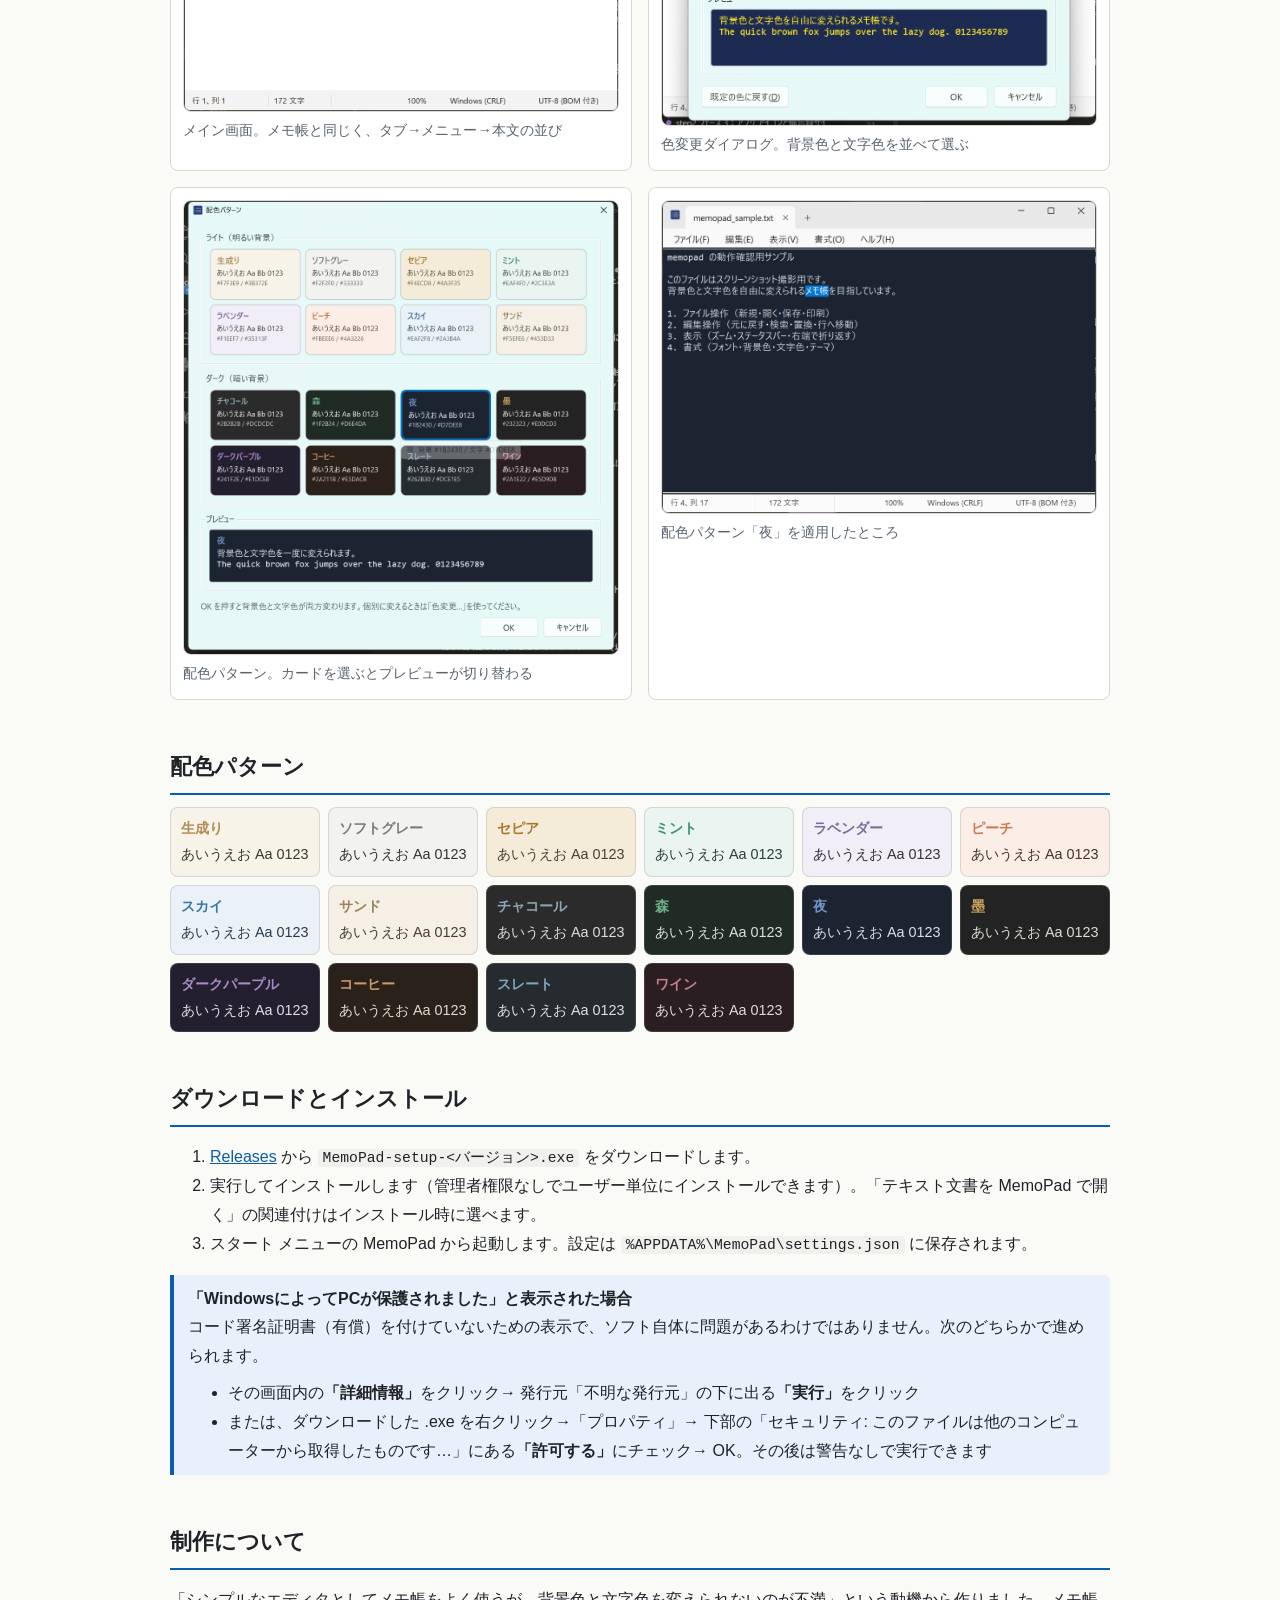
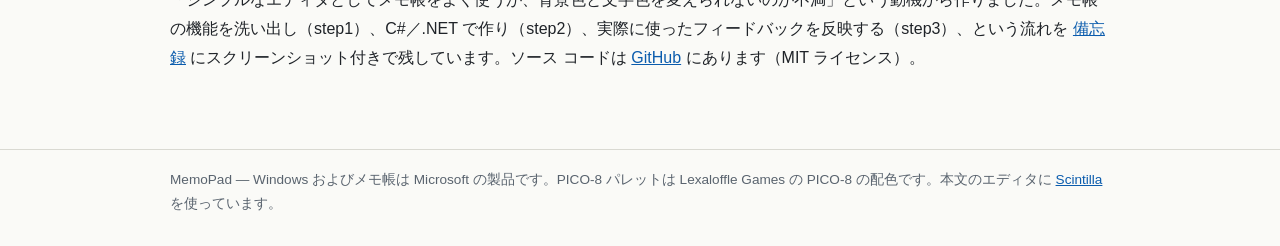
==== commit c80201de: "v0.10.4 を公開：紹介ページ・README・備忘録の版表記を更新し、FB-23・24・26〜29 を対応済みにする ユーザーの確認（2026-10-31）を得たので、v0.10.4 を GitH" ====
--- a/docs/index.html
+++ b/docs/index.html
@@ -62,7 +62,8 @@
     <strong>【お知らせ】配布を再開しました（2026-09-13）</strong><br>
     大きなテキスト ファイル（10 MB／12 万行程度の日本語ファイル）を開くと固まる不具合のため配布を止めていましたが、
     <strong>v0.10.0 で本文のエディタを Scintilla に替えて解消しました</strong>（操作を受け付けない時間の最長が
-    43.5 秒 → 0.03 秒）。最新は <strong>v0.10.1</strong>（大きなファイルを開いた直後のウィンドウ移動のカクつきを修正）です。
+    43.5 秒 → 0.03 秒）。最新は <strong>v0.10.4</strong>（初回起動の短縮、行頭のカーソルの見やすさ、1920×1080 での配色パターンの画面、
+    「プログラムから開く」の候補の拡大など）です。
     不具合のある v0.6.0〜v0.9.1 のインストーラは取り下げたままです。
     経緯は<a href="./site/step3/index.html#fb19">備忘録の該当箇所</a>に記録しています。
   </div>
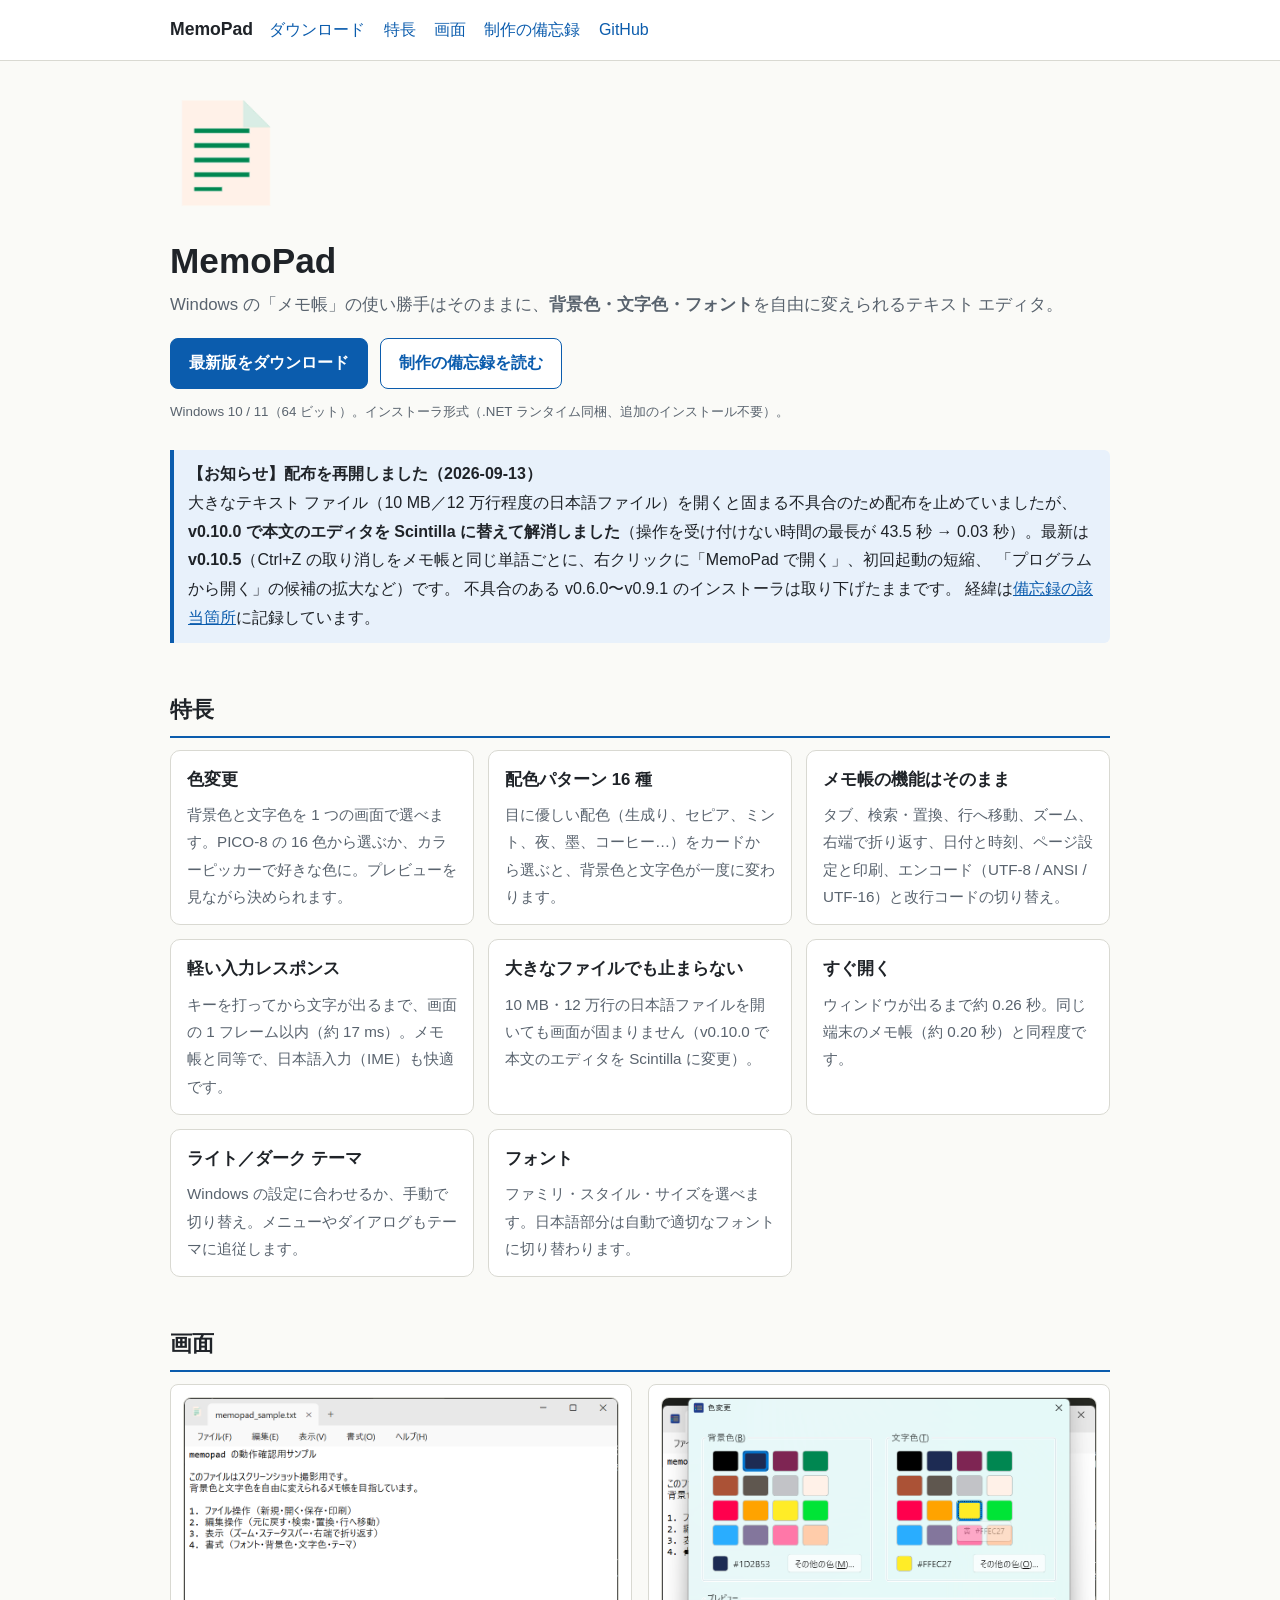
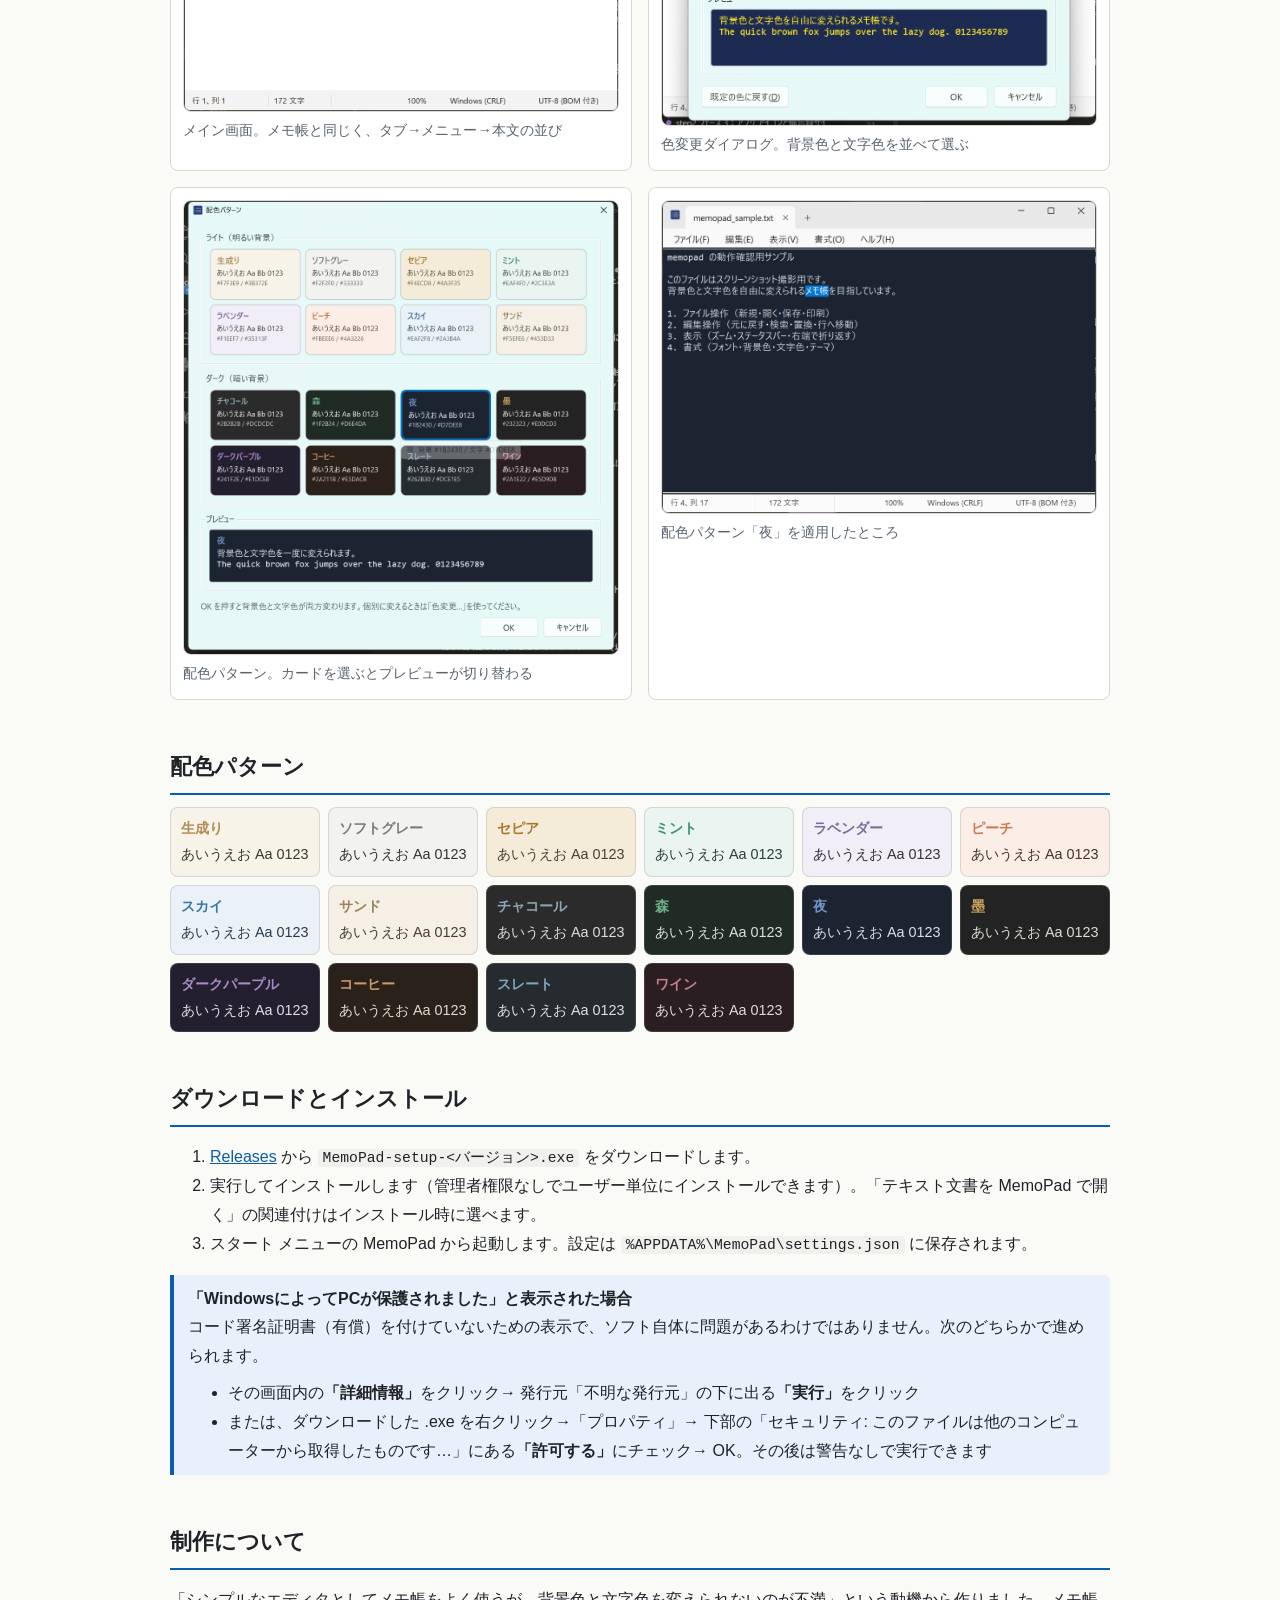
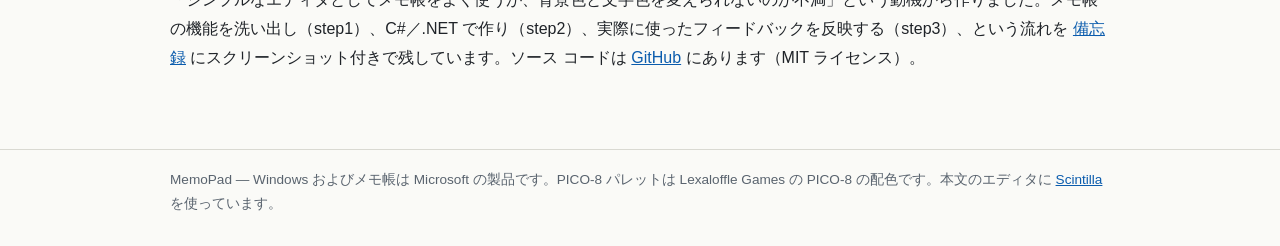
==== commit a0a27287: "v0.10.5 を公開：版表記を更新し、FB-30〜32 を対応済みにする ユーザーの確認（2026-10-31）を得たので v0.10.5 を公開する。v0.10.4 は Releases を作る前" ====
--- a/docs/index.html
+++ b/docs/index.html
@@ -62,7 +62,7 @@
     <strong>【お知らせ】配布を再開しました（2026-09-13）</strong><br>
     大きなテキスト ファイル（10 MB／12 万行程度の日本語ファイル）を開くと固まる不具合のため配布を止めていましたが、
     <strong>v0.10.0 で本文のエディタを Scintilla に替えて解消しました</strong>（操作を受け付けない時間の最長が
-    43.5 秒 → 0.03 秒）。最新は <strong>v0.10.4</strong>（初回起動の短縮、行頭のカーソルの見やすさ、1920×1080 での配色パターンの画面、
+    43.5 秒 → 0.03 秒）。最新は <strong>v0.10.5</strong>（Ctrl+Z の取り消しをメモ帳と同じ単語ごとに、右クリックに「MemoPad で開く」、初回起動の短縮、
     「プログラムから開く」の候補の拡大など）です。
     不具合のある v0.6.0〜v0.9.1 のインストーラは取り下げたままです。
     経緯は<a href="./site/step3/index.html#fb19">備忘録の該当箇所</a>に記録しています。
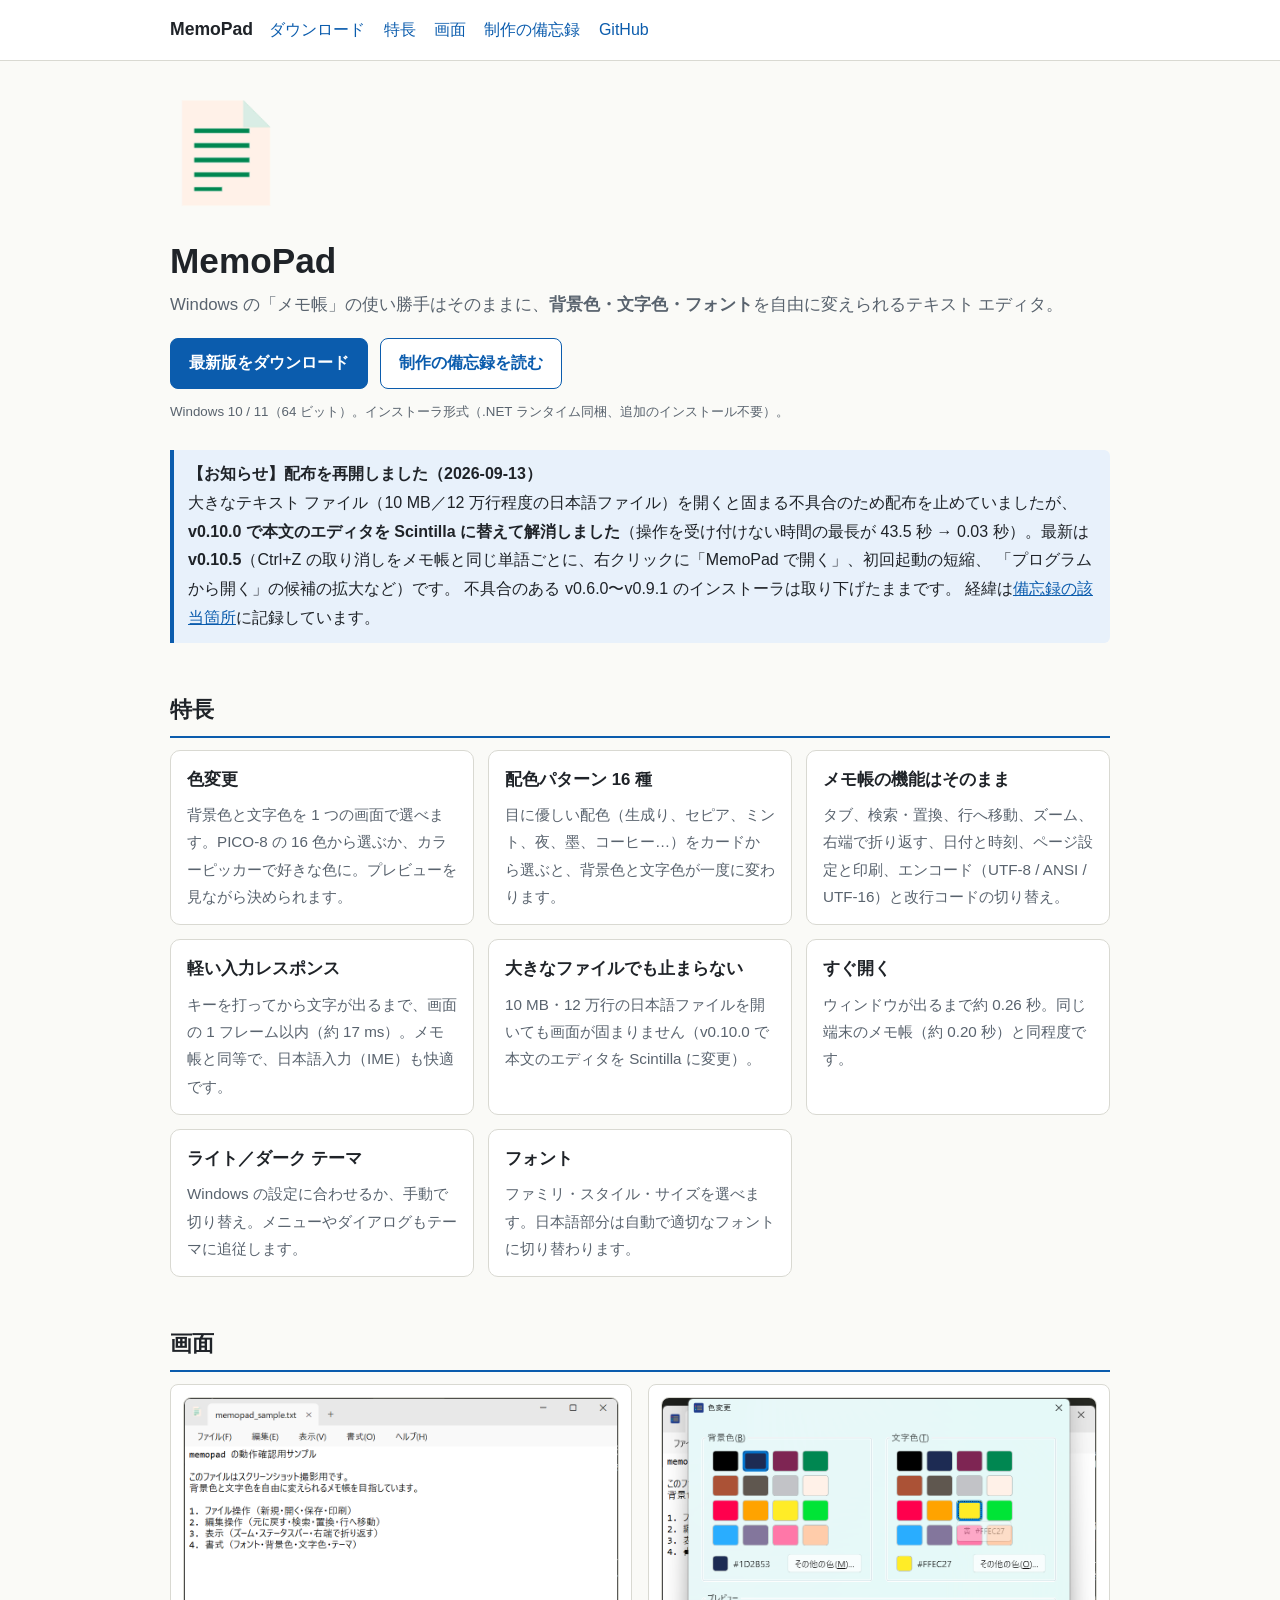
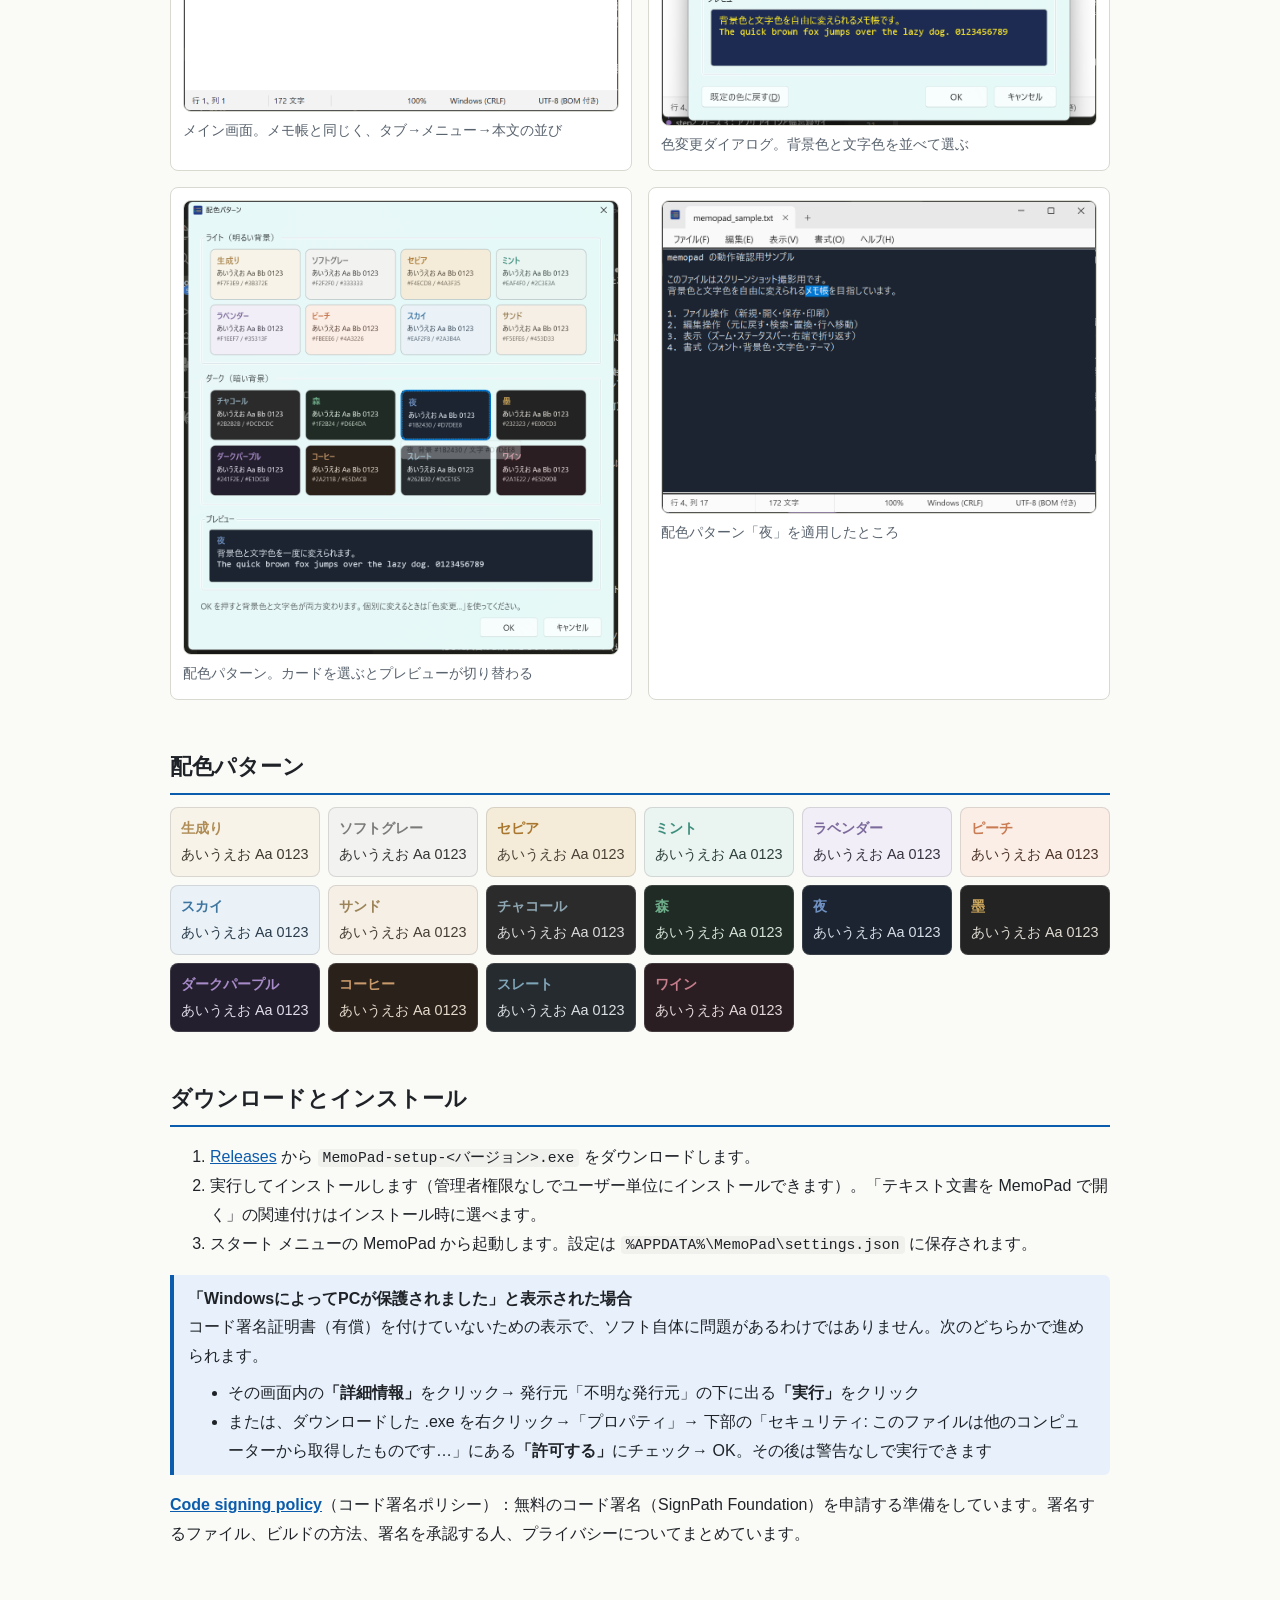
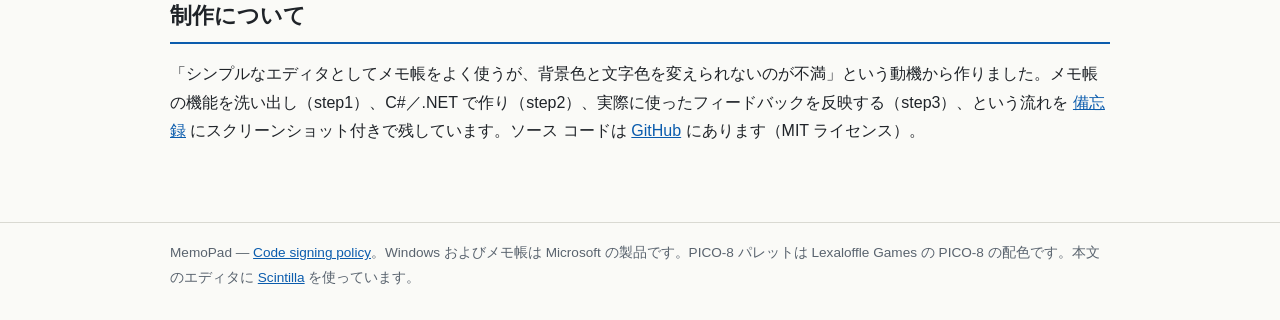
==== commit 4c526448: "SignPath Foundation への申請準備：GitHub Actions のビルド、Code signing policy、版情報の統一 - .github/workflows/build." ====
--- a/docs/index.html
+++ b/docs/index.html
@@ -122,12 +122,13 @@
       <li>または、ダウンロードした .exe を右クリック→「プロパティ」→ 下部の「セキュリティ: このファイルは他のコンピューターから取得したものです…」にある<strong>「許可する」</strong>にチェック→ OK。その後は警告なしで実行できます</li>
     </ul>
   </div>
+  <p><strong><a href="./code-signing-policy.html">Code signing policy</a></strong>（コード署名ポリシー）：無料のコード署名（SignPath Foundation）を申請する準備をしています。署名するファイル、ビルドの方法、署名を承認する人、プライバシーについてまとめています。</p>
 
   <h2>制作について</h2>
   <p>「シンプルなエディタとしてメモ帳をよく使うが、背景色と文字色を変えられないのが不満」という動機から作りました。メモ帳の機能を洗い出し（step1）、C#／.NET で作り（step2）、実際に使ったフィードバックを反映する（step3）、という流れを <a href="./site/index.html">備忘録</a> にスクリーンショット付きで残しています。ソース コードは <a href="https://github.com/mrgarita/memopad">GitHub</a> にあります（MIT ライセンス）。</p>
 </main>
 <footer class="site">
-  <div class="inner">MemoPad — Windows およびメモ帳は Microsoft の製品です。PICO-8 パレットは Lexaloffle Games の PICO-8 の配色です。本文のエディタに <a href="https://www.scintilla.org/">Scintilla</a> を使っています。</div>
+  <div class="inner">MemoPad — <a href="./code-signing-policy.html">Code signing policy</a>。Windows およびメモ帳は Microsoft の製品です。PICO-8 パレットは Lexaloffle Games の PICO-8 の配色です。本文のエディタに <a href="https://www.scintilla.org/">Scintilla</a> を使っています。</div>
 </footer>
 </body>
 </html>
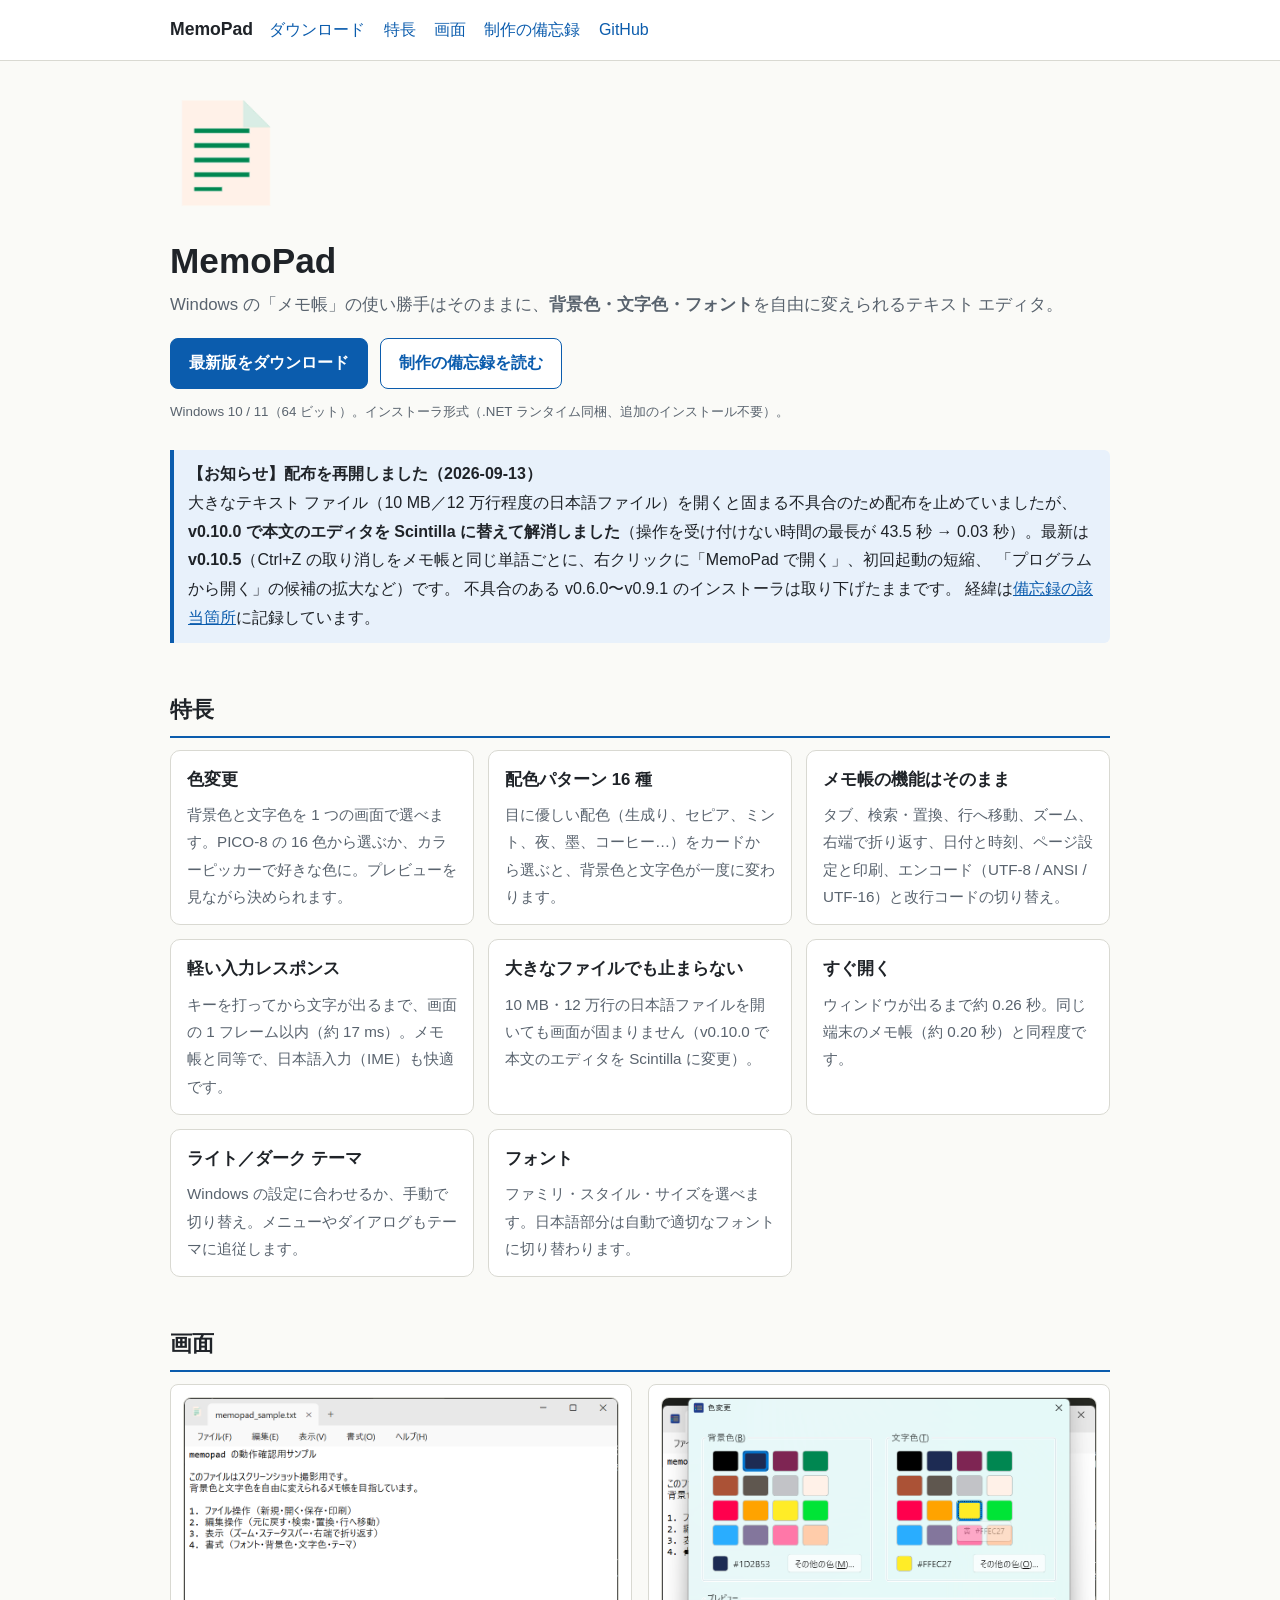
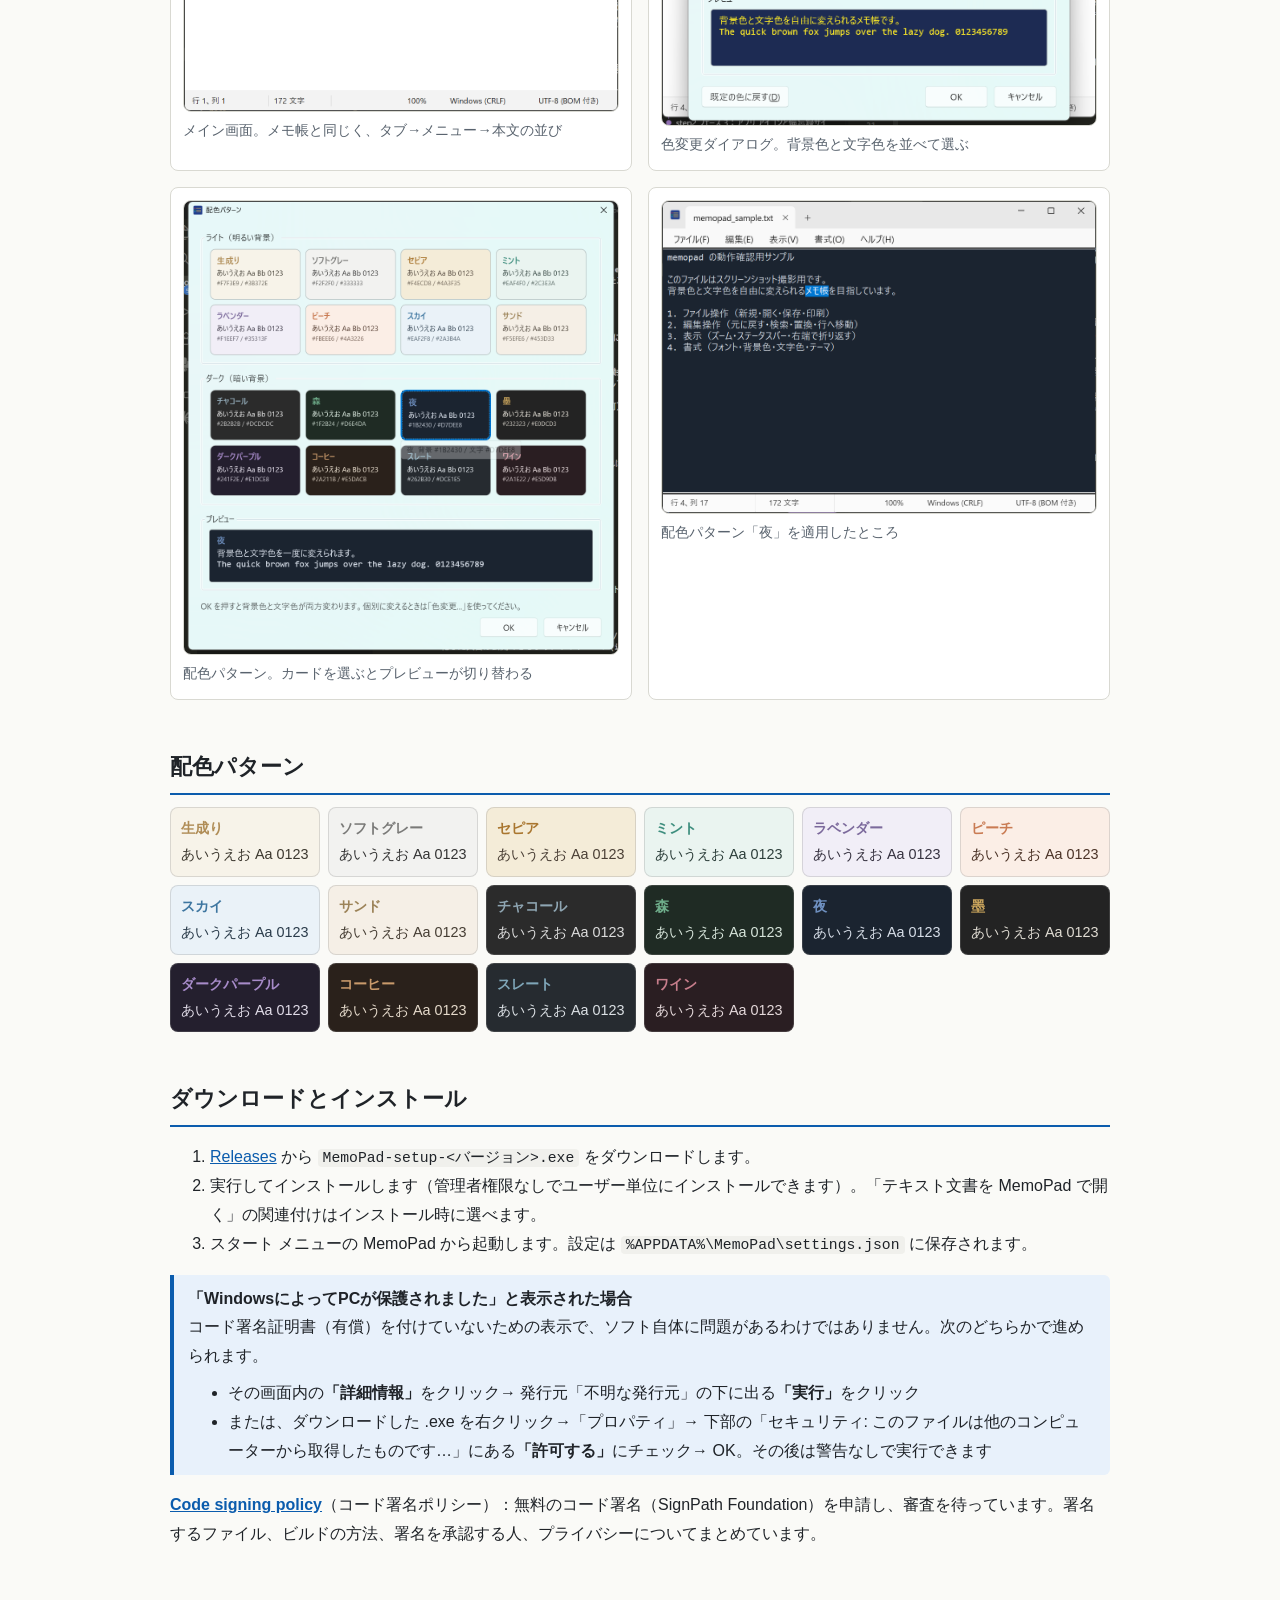
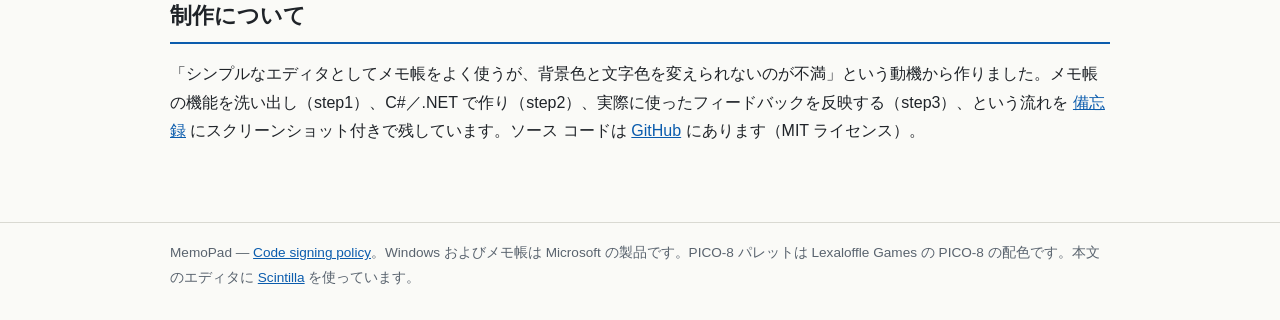
==== commit 18b784ba: "SignPath Foundation に申請した（2026-10-31）ので、紹介ページ・README・Code signing policy・備忘録の記述を「申請中」に改める Co-Authore" ====
--- a/docs/index.html
+++ b/docs/index.html
@@ -122,7 +122,7 @@
       <li>または、ダウンロードした .exe を右クリック→「プロパティ」→ 下部の「セキュリティ: このファイルは他のコンピューターから取得したものです…」にある<strong>「許可する」</strong>にチェック→ OK。その後は警告なしで実行できます</li>
     </ul>
   </div>
-  <p><strong><a href="./code-signing-policy.html">Code signing policy</a></strong>（コード署名ポリシー）：無料のコード署名（SignPath Foundation）を申請する準備をしています。署名するファイル、ビルドの方法、署名を承認する人、プライバシーについてまとめています。</p>
+  <p><strong><a href="./code-signing-policy.html">Code signing policy</a></strong>（コード署名ポリシー）：無料のコード署名（SignPath Foundation）を申請し、審査を待っています。署名するファイル、ビルドの方法、署名を承認する人、プライバシーについてまとめています。</p>
 
   <h2>制作について</h2>
   <p>「シンプルなエディタとしてメモ帳をよく使うが、背景色と文字色を変えられないのが不満」という動機から作りました。メモ帳の機能を洗い出し（step1）、C#／.NET で作り（step2）、実際に使ったフィードバックを反映する（step3）、という流れを <a href="./site/index.html">備忘録</a> にスクリーンショット付きで残しています。ソース コードは <a href="https://github.com/mrgarita/memopad">GitHub</a> にあります（MIT ライセンス）。</p>
